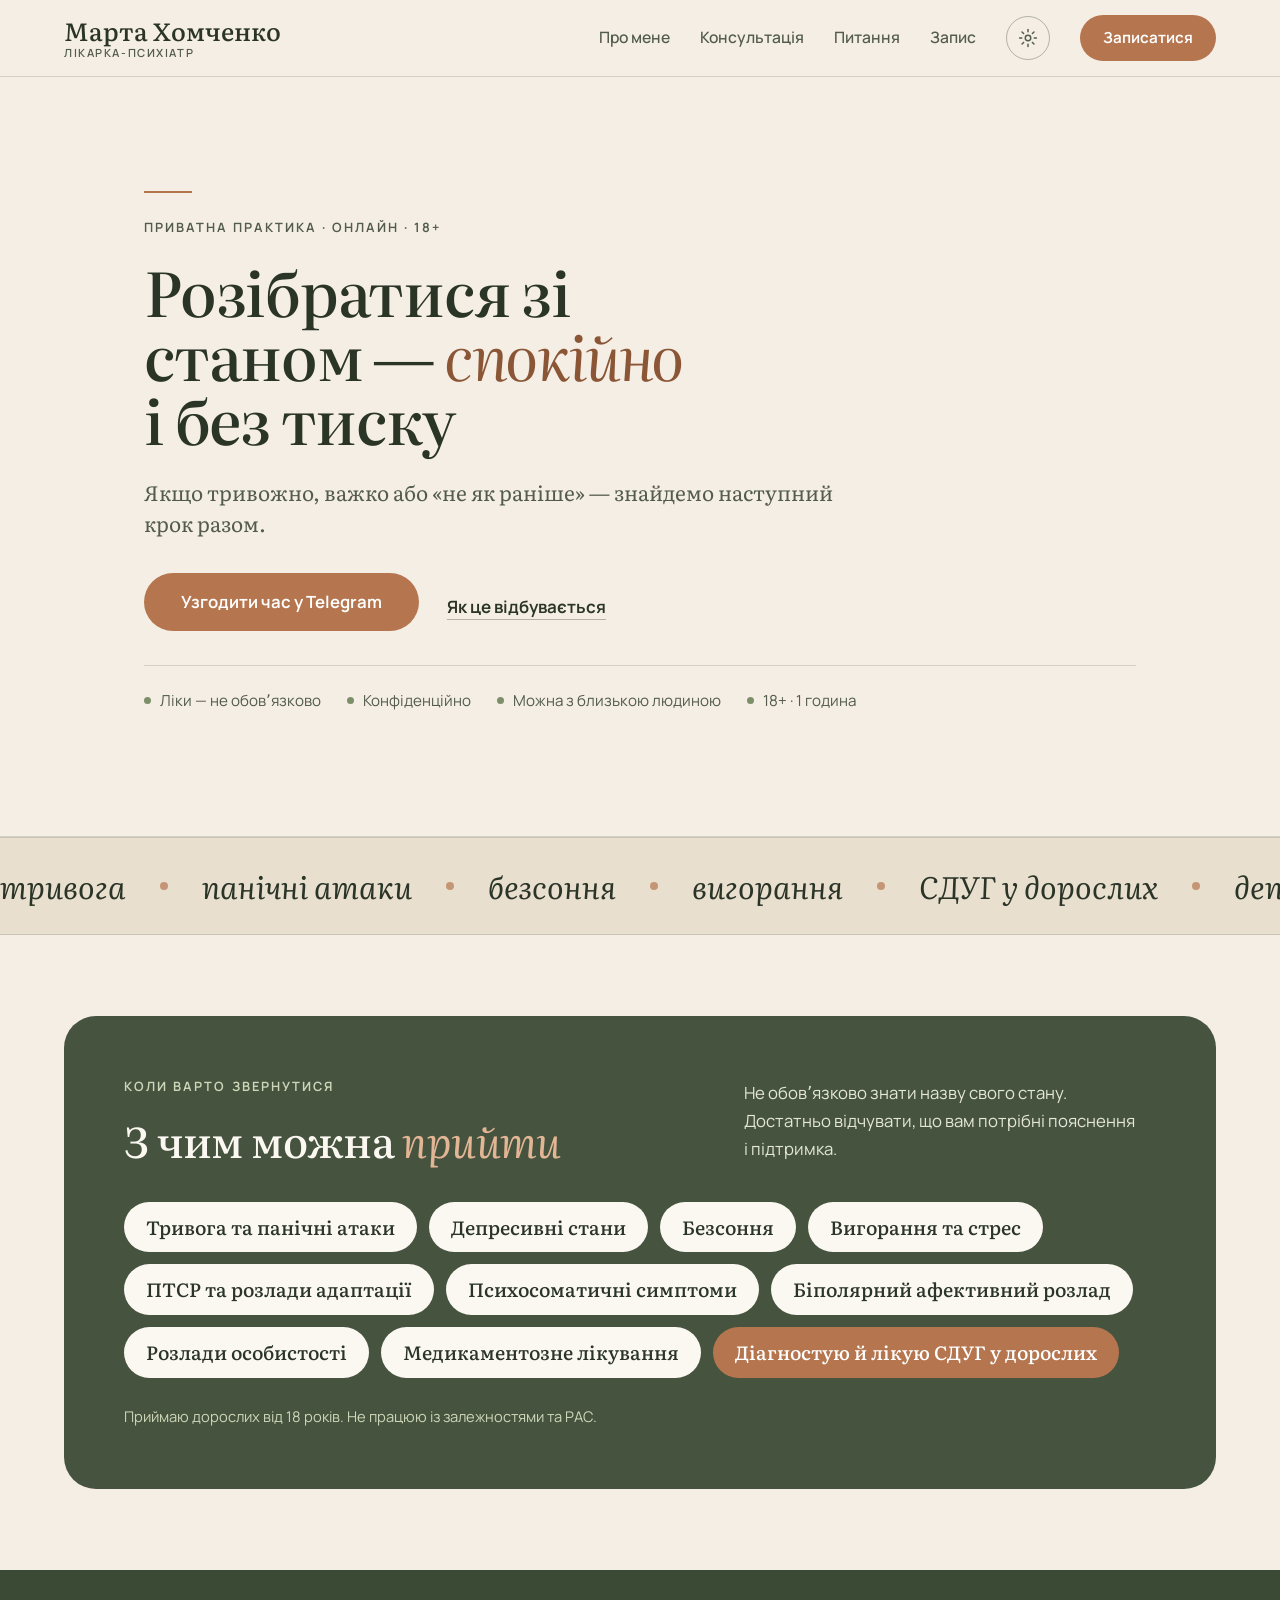
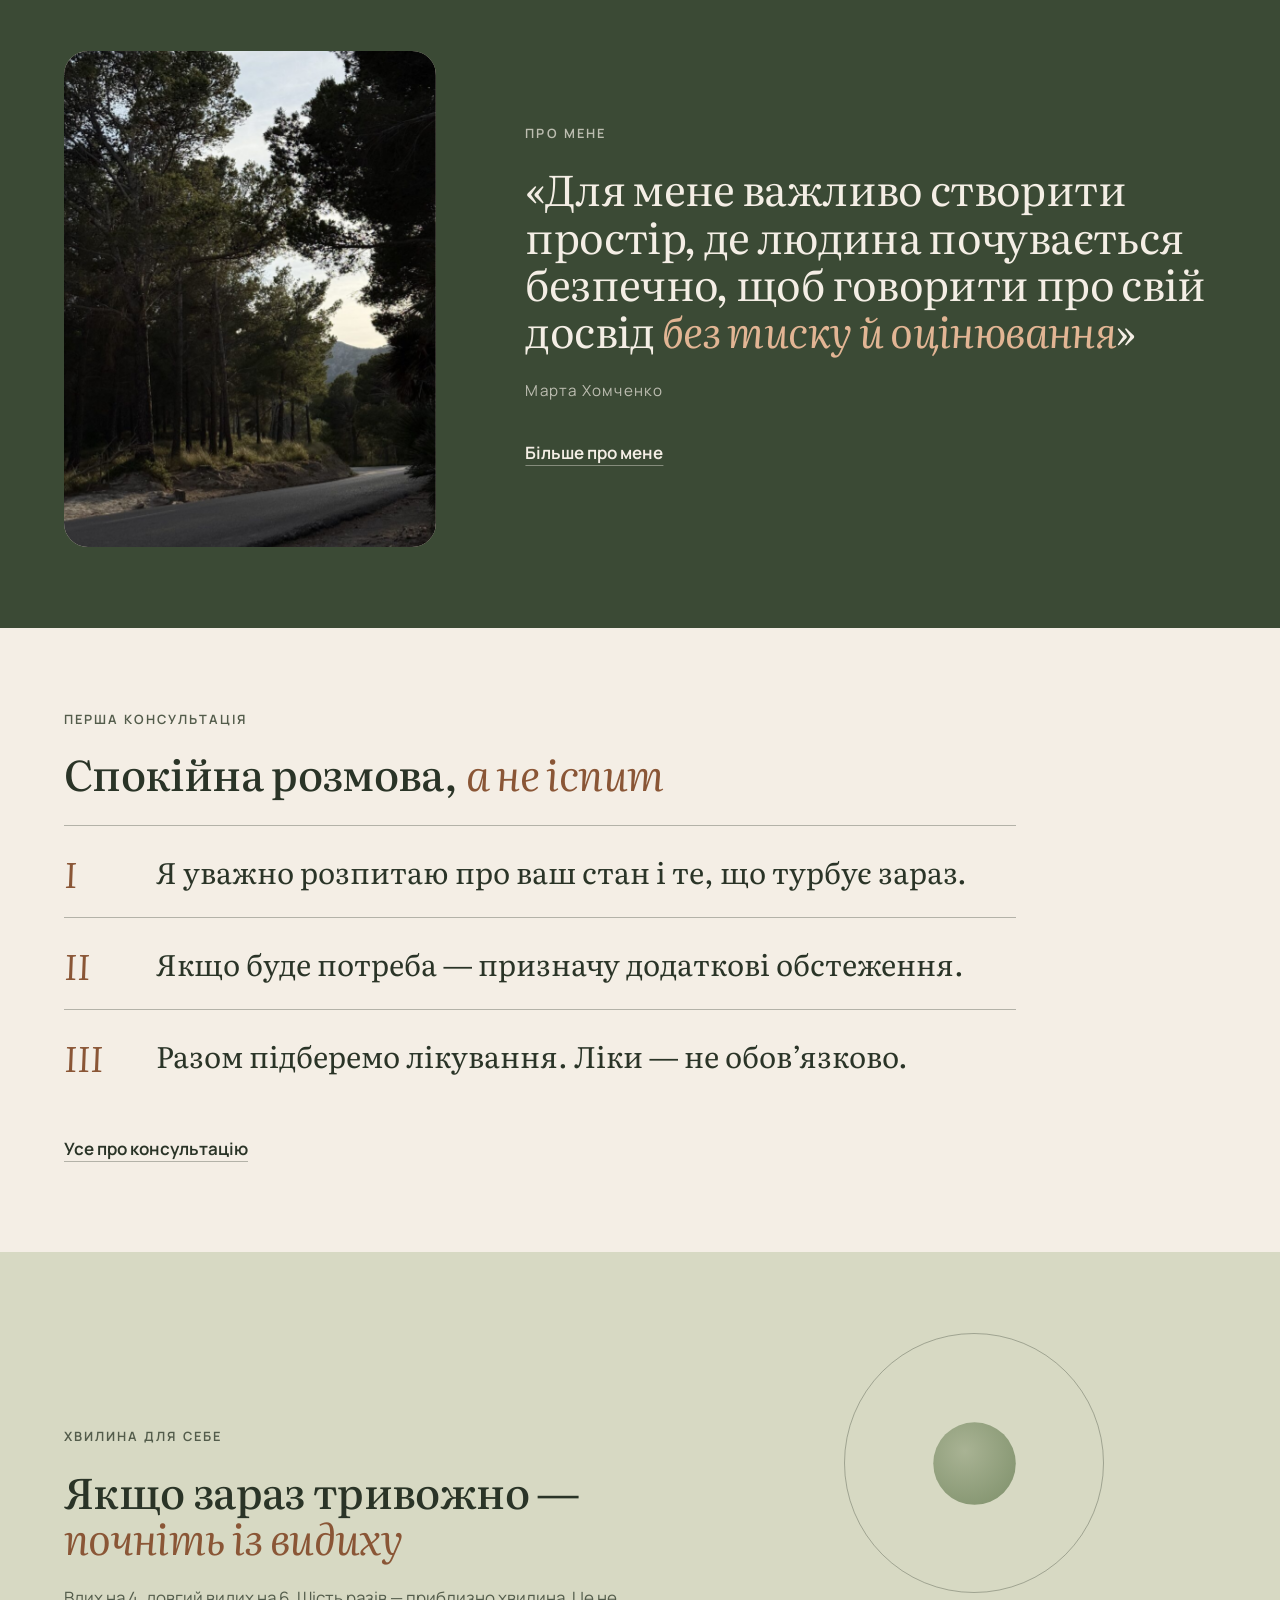
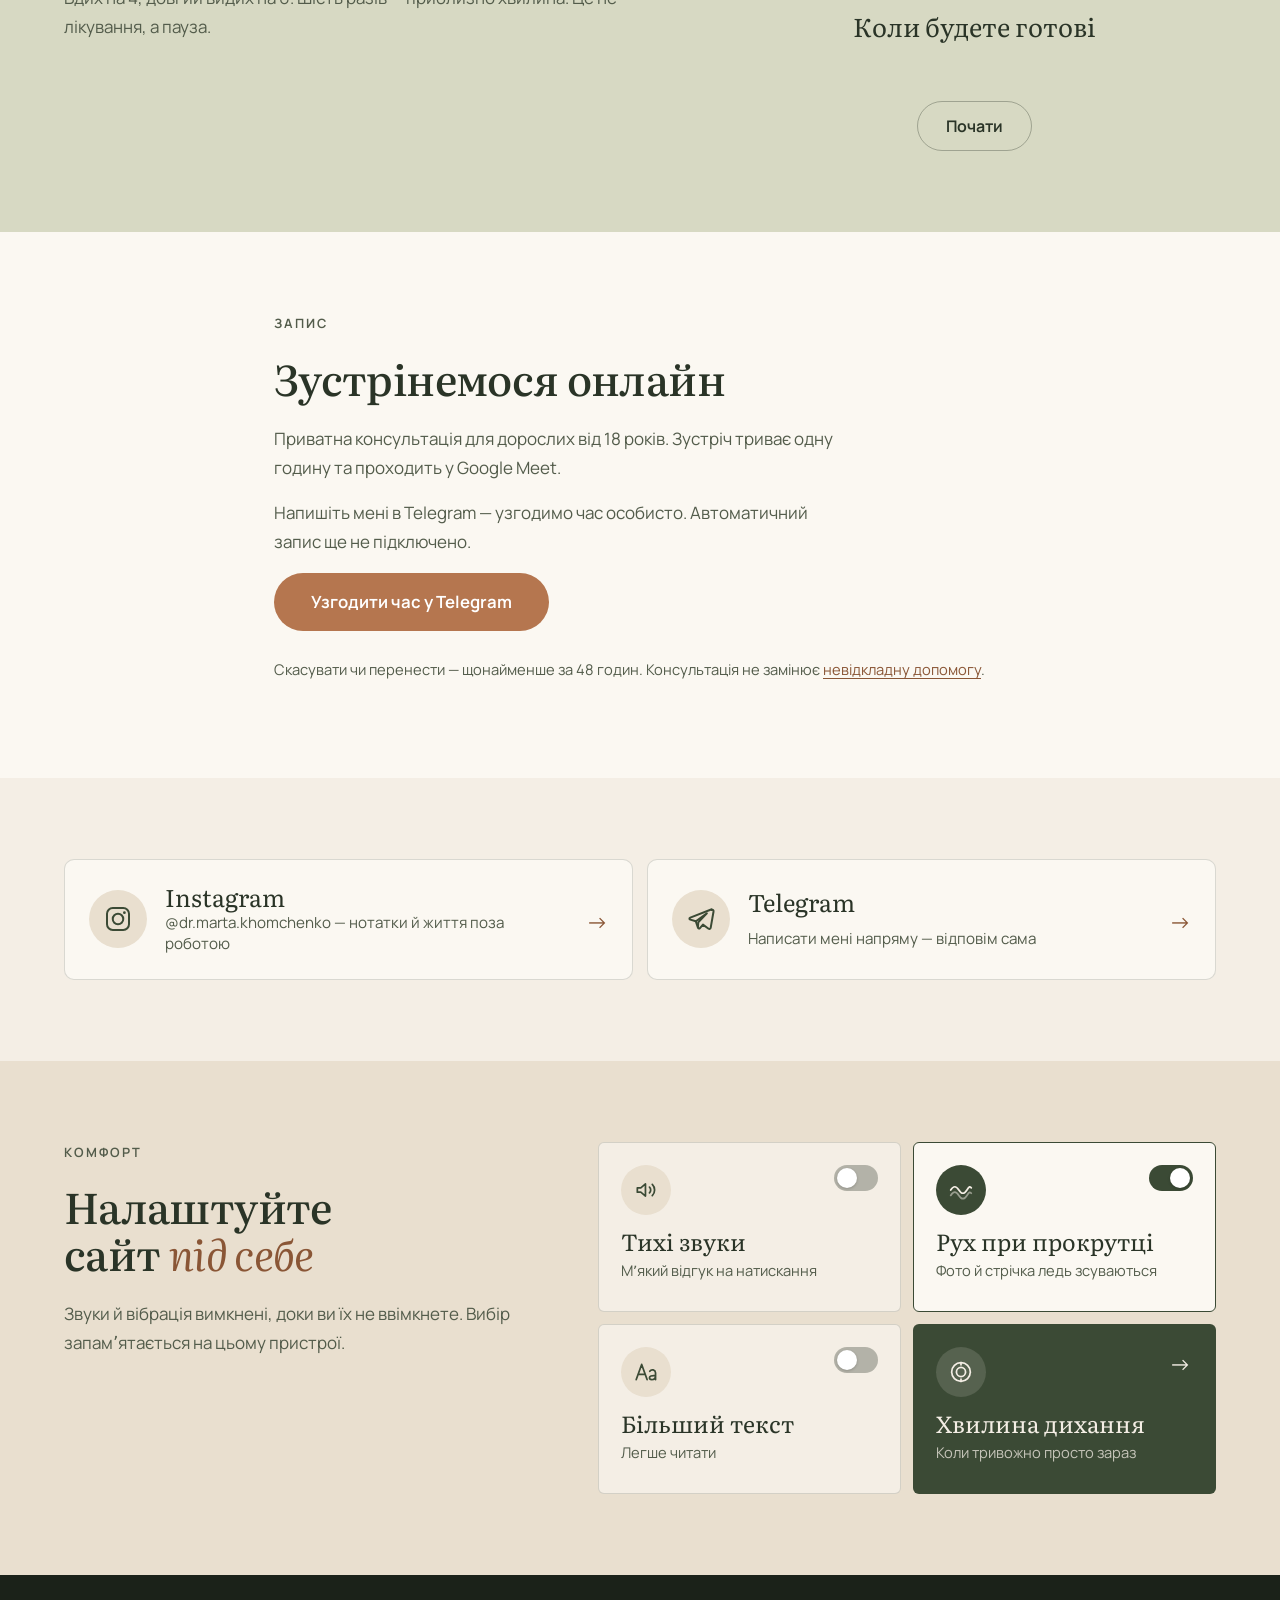
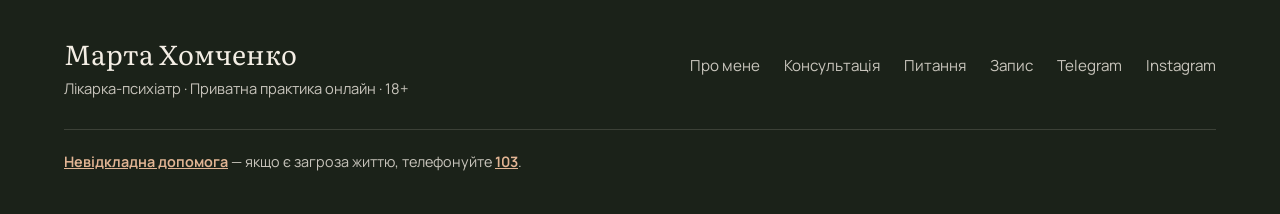
==== index.html @ ff1a6280 "Publish current Marta site for review" ====
<!DOCTYPE html>
<html lang="uk">
<head>
  <meta charset="UTF-8">
  <meta name="viewport" content="width=device-width, initial-scale=1.0">
  <title>Марта Хомченко — лікарка-психіатр онлайн</title>
  <meta name="description" content="Приватна онлайн-практика Марти Хомченко. Консультації для дорослих 18+ у Google Meet, одна година. Узгодження часу напряму в Telegram.">
  <meta name="theme-color" content="#f3ece2">
  <meta property="og:type" content="website">
  <meta property="og:title" content="Марта Хомченко — лікарка-психіатр онлайн">
  <meta property="og:description" content="Приватна онлайн-практика Марти Хомченко. Консультації для дорослих 18+ у Google Meet, одна година. Узгодження часу напряму в Telegram.">
  <link rel="preconnect" href="https://fonts.googleapis.com">
  <link rel="preconnect" href="https://fonts.gstatic.com" crossorigin>
  <link href="https://fonts.googleapis.com/css2?family=Literata:ital,opsz,wght@0,7..72,400;0,7..72,500;0,7..72,600;1,7..72,400;1,7..72,500&family=Manrope:wght@400;500;600;700&display=swap" rel="stylesheet">
  <link rel="stylesheet" href="styles.css">
  <link rel="icon" href="favicon.svg" type="image/svg+xml">
  <script>/* налаштування комфорту — до першого малювання, без «стрибка» */
    try{var c=JSON.parse(localStorage.getItem('marta-comfort')||'{}'),r=document.documentElement;
      if(c.big)r.classList.add('big');
      if(c.motion===false||(c.motion===undefined&&matchMedia('(prefers-reduced-motion: reduce)').matches))r.classList.add('no-motion');}catch(e){}</script>
  <script type="application/ld+json">
  {
    "@context": "https://schema.org",
    "@type": "Physician",
    "name": "Марта Хомченко",
    "medicalSpecialty": "Psychiatric",
    "description": "Лікарка-психіатр. Приватна практика онлайн для дорослих від 18 років. Консультація у Google Meet — одна година.",
    "knowsLanguage": ["uk", "en"],
    "availableService": {"@type": "MedicalTherapy", "name": "Консультація лікаря-психіатра"},
    "sameAs": ["https://t.me/smrt0221", "https://www.instagram.com/dr.marta.khomchenko/"]
  }
  </script>
</head>
<body class="page-index">
  <a class="skip-link" href="#main">Перейти до вмісту</a>

  <header class="site-header">
    <div class="nav-inner">
      <a href="index.html" class="brand" aria-current="page">Марта Хомченко<span class="brand-role">лікарка-психіатр</span></a>
      <nav class="nav-links" aria-label="Основна навігація">
        <a href="pro-mene.html">Про мене</a>
        <a href="konsultatsiya.html">Консультація</a>
        <a href="pytannya.html">Питання</a>
        <a href="zapys.html">Запис</a>
      </nav>
      <a class="comfort-link" href="#komfort" aria-label="Комфорт: звуки, рух, розмір тексту"><svg viewBox="0 0 24 24" width="22" height="22" fill="none" stroke="currentColor" stroke-width="1.6" stroke-linecap="round" stroke-linejoin="round" aria-hidden="true"><circle cx="12" cy="12" r="3"/><path d="M12 2.8v2.4M12 18.8v2.4M2.8 12h2.4M18.8 12h2.4M5.5 5.5l1.7 1.7M16.8 16.8l1.7 1.7M5.5 18.5l1.7-1.7M16.8 7.2l1.7-1.7"/></svg></a>
      <a href="zapys.html" class="btn btn-primary nav-cta">Записатися</a>
      <button class="nav-toggle" id="navToggle" aria-label="Відкрити меню" aria-expanded="false" aria-controls="mobileMenu"><span></span><span></span></button>
    </div>
    <nav class="mobile-menu" id="mobileMenu" aria-label="Мобільна навігація" hidden>
      <a href="index.html">Головна</a>
      <a href="pro-mene.html">Про мене</a>
        <a href="konsultatsiya.html">Консультація</a>
        <a href="pytannya.html">Питання</a>
        <a href="zapys.html">Запис</a>
      <a href="#komfort">Комфорт</a>
      <a href="dopomoha.html">Невідкладна допомога</a>
      <a href="zapys.html" class="btn btn-primary">Записатися на консультацію</a>
    </nav>
  </header>

  <main id="main">
    <section class="hero " aria-labelledby="hero-title">
      <div class="hero-txt">
        <p class="eyebrow">Приватна практика · Онлайн · 18+</p>
        <h1 id="hero-title">Розібратися зі станом — <em>спокійно</em> і без тиску</h1>
        <p class="lead">Якщо тривожно, важко або «не як раніше» — знайдемо наступний крок разом.</p>
        <div class="hero-cta">
          <a href="https://t.me/smrt0221" target="_blank" rel="noopener noreferrer" class="btn btn-primary btn-lg">Узгодити час у Telegram</a>
          <a href="konsultatsiya.html" class="more">Як це відбувається</a>
        </div><ul class="facts" role="list">
          <li>Ліки — не обовʼязково</li><li>Конфіденційно</li><li>Можна з близькою людиною</li><li>18+ · 1 година</li>
        </ul>
      </div>
    </section>
    <div class="ticker" aria-label="З чим можна прийти">
      <ul class="ticker-row" role="list" data-ticker><li>тривога</li><li>панічні атаки</li><li>безсоння</li><li>вигорання</li><li>СДУГ у дорослих</li><li>депресивні стани</li><li>ПТСР</li><li>психосоматика</li><li>розлади адаптації</li><li>біполярний розлад</li><li aria-hidden="true">тривога</li><li aria-hidden="true">панічні атаки</li><li aria-hidden="true">безсоння</li><li aria-hidden="true">вигорання</li><li aria-hidden="true">СДУГ у дорослих</li><li aria-hidden="true">депресивні стани</li><li aria-hidden="true">ПТСР</li><li aria-hidden="true">психосоматика</li><li aria-hidden="true">розлади адаптації</li><li aria-hidden="true">біполярний розлад</li></ul>
    </div>

    <section class="sec" aria-labelledby="req-title">
      <div class="wrap">
        <div class="topics-shell">
          <div class="topics-head">
            <div>
              <p class="eyebrow">Коли варто звернутися</p>
              <h2 id="req-title">З чим можна <em>прийти</em></h2>
            </div>
            <p>Не обовʼязково знати назву свого стану. Достатньо відчувати, що вам потрібні пояснення і підтримка.</p>
          </div>
          <ul class="topics" role="list">
            <li>Тривога та панічні атаки</li><li>Депресивні стани</li><li>Безсоння</li><li>Вигорання та стрес</li>
            <li>ПТСР та розлади адаптації</li><li>Психосоматичні симптоми</li><li>Біполярний афективний розлад</li>
            <li>Розлади особистості</li><li>Медикаментозне лікування</li><li>Діагностую й лікую СДУГ у дорослих</li>
          </ul>
          <p class="topics-fine">Приймаю дорослих від 18 років. Не працюю із залежностями та РАС.</p>
        </div>
      </div>
    </section>

    <section class="sec dark" aria-labelledby="me-title">
      <div class="wrap quote-in">
        <figure class="ph forest" data-par><img src="assets/photos/mood-forest.jpg" alt="Сосновий ліс у присмерку" style="object-position:50% 55%" loading="lazy" decoding="async"></figure>
        <div>
          <p class="eyebrow">Про мене</p>
          <h2 id="me-title" class="quote">«Для мене важливо створити простір, де людина почувається безпечно, щоб говорити про свій досвід <em>без тиску й оцінювання</em>»</h2>
          <p class="sign">Марта Хомченко</p>
          <a class="more" href="pro-mene.html">Більше про мене</a>
        </div>
      </div>
    </section>

    <section class="sec" aria-labelledby="steps-title">
      <div class="wrap">
        <p class="eyebrow">Перша консультація</p>
        <h2 id="steps-title">Спокійна розмова, <em>а не іспит</em></h2>
        <ol class="steps steps-big" role="list">
          <li><span class="num">I</span><p>Я уважно розпитаю про ваш стан і те, що турбує зараз.</p></li>
          <li><span class="num">II</span><p>Якщо буде потреба — призначу додаткові обстеження.</p></li>
          <li><span class="num">III</span><p>Разом підберемо лікування. Ліки — не обовʼязково.</p></li>
        </ol>
        <a class="more" href="konsultatsiya.html">Усе про консультацію</a>
      </div>
    </section>

    <section class="sec breathe" id="dyhannya" aria-labelledby="breathe-title">
      <div class="wrap breathe-in">
        <div>
          <p class="eyebrow">Хвилина для себе</p>
          <h2 id="breathe-title">Якщо зараз тривожно — <em>почніть із видиху</em></h2>
          <p class="lead-s">Вдих на 4, довгий видих на 6. Шість разів — приблизно хвилина. Це не лікування, а пауза.</p>
        </div>
        <div class="breathe-box">
          <div class="breathe-ring" id="breatheRing" aria-hidden="true"><div class="breathe-dot"></div></div>
          <p class="breathe-label" id="breatheLabel">Коли будете готові</p>
          <button type="button" class="btn btn-ghost" id="breatheBtn" aria-pressed="false">Почати</button>
        </div>
      </div>
      <p class="sr-only" aria-live="polite" id="breatheSr"></p>
    </section>

    <section class="sec places" aria-labelledby="pl-title">
      <div class="wrap narrow">
        <p class="eyebrow">Запис</p>
        <h2 id="pl-title">Зустрінемося онлайн</h2>
        <p class="lead-s">Приватна консультація для дорослих від 18 років. Зустріч триває одну годину та проходить у Google Meet.</p>
        <p class="lead-s">Напишіть мені в Telegram — узгодимо час особисто. Автоматичний запис ще не підключено.</p>
        <a href="https://t.me/smrt0221" target="_blank" rel="noopener noreferrer" class="btn btn-primary btn-lg">Узгодити час у Telegram</a>
        <p class="fine">Скасувати чи перенести — щонайменше за 48 годин. Консультація не замінює <a href="dopomoha.html">невідкладну допомогу</a>.</p>
      </div>
    </section>

    <section class="sec social" aria-labelledby="soc-title">
      <div class="wrap">
        <h2 id="soc-title" class="sr-only">Соцмережі</h2>
        <div class="soc-grid">
          <a class="soc-tile" href="https://www.instagram.com/dr.marta.khomchenko/" target="_blank" rel="noopener noreferrer">
            <span class="soc-ico"><svg viewBox="0 0 24 24" width="30" height="30" fill="none" stroke="currentColor" stroke-width="1.6" stroke-linecap="round" stroke-linejoin="round" aria-hidden="true"><rect x="3.2" y="3.2" width="17.6" height="17.6" rx="4.6"/><circle cx="12" cy="12" r="4.2"/><circle cx="17.1" cy="6.9" r="1.1" fill="currentColor" stroke="none"/></svg></span>
            <span class="soc-name">Instagram</span>
            <span class="soc-desc">@dr.marta.khomchenko — нотатки й життя поза роботою</span>
            <span class="soc-arrow" aria-hidden="true">→</span>
          </a>
          <a class="soc-tile" href="https://t.me/smrt0221" target="_blank" rel="noopener noreferrer">
            <span class="soc-ico"><svg viewBox="0 0 24 24" width="30" height="30" fill="none" stroke="currentColor" stroke-width="1.6" stroke-linecap="round" stroke-linejoin="round" aria-hidden="true"><path d="M20.6 4.2 3.4 10.9c-.9.35-.86 1.3.06 1.58l4.4 1.37 1.7 5.1c.27.8 1.06.93 1.6.3l2.4-2.75 4.5 3.3c.66.48 1.5.1 1.67-.72l2.3-13.1c.2-1.06-.6-1.56-1.43-1.18z"/><path d="M7.9 13.8l8.8-6.3-6.9 7.2-.2 3.4"/></svg></span>
            <span class="soc-name">Telegram</span>
            <span class="soc-desc">Написати мені напряму — відповім сама</span>
            <span class="soc-arrow" aria-hidden="true">→</span>
          </a>
        </div>
      </div>
    </section>

    <section class="sec comfort" id="komfort" aria-labelledby="komfort-title">
      <div class="wrap comfort-in">
        <div class="comfort-head">
          <p class="eyebrow">Комфорт</p>
          <h2 id="komfort-title">Налаштуйте сайт <em>під себе</em></h2>
          <p class="lead-s">Звуки й вібрація вимкнені, доки ви їх не ввімкнете. Вибір запамʼятається на цьому пристрої.</p>
        </div>
        <div class="cb-grid"><button type="button" class="cb-tile" data-pref="sound" aria-pressed="false">
            <span class="cb-ico"><svg viewBox="0 0 24 24" width="26" height="26" fill="none" stroke="currentColor" stroke-width="1.6" stroke-linecap="round" stroke-linejoin="round" aria-hidden="true"><path d="M4 10v4h3.2l4.3 3.6V6.4L7.2 10H4z"/><path d="M15.2 9.3a3.8 3.8 0 0 1 0 5.4"/><path d="M17.8 6.8a7.4 7.4 0 0 1 0 10.4"/></svg></span>
            <span class="cb-name">Тихі звуки</span><span class="cb-desc">Мʼякий відгук на натискання</span>
            <span class="cb-state" aria-hidden="true"></span>
          </button><button type="button" class="cb-tile" data-pref="haptic" aria-pressed="false">
            <span class="cb-ico"><svg viewBox="0 0 24 24" width="26" height="26" fill="none" stroke="currentColor" stroke-width="1.6" stroke-linecap="round" stroke-linejoin="round" aria-hidden="true"><rect x="8.2" y="3.5" width="7.6" height="17" rx="2.2"/><path d="M11 17.2h2"/><path d="M5 8.5v7M19 8.5v7M2.4 10.6v2.8M21.6 10.6v2.8"/></svg></span>
            <span class="cb-name">Легка вібрація</span><span class="cb-desc">Відчутний «дотик» на телефоні</span>
            <span class="cb-state" aria-hidden="true"></span>
          </button><button type="button" class="cb-tile" data-pref="motion" aria-pressed="false">
            <span class="cb-ico"><svg viewBox="0 0 24 24" width="26" height="26" fill="none" stroke="currentColor" stroke-width="1.6" stroke-linecap="round" stroke-linejoin="round" aria-hidden="true"><path d="M2.5 12c2.5-4 5-4 7.5 0s5 4 7.5 0 3-3 4-2"/><path d="M2.5 17c2.5-4 5-4 7.5 0s5 4 7.5 0 3-3 4-2" opacity=".5"/></svg></span>
            <span class="cb-name">Рух при прокрутці</span><span class="cb-desc">Фото й стрічка ледь зсуваються</span>
            <span class="cb-state" aria-hidden="true"></span>
          </button><button type="button" class="cb-tile" data-pref="big" aria-pressed="false">
            <span class="cb-ico"><svg viewBox="0 0 24 24" width="26" height="26" fill="none" stroke="currentColor" stroke-width="1.6" stroke-linecap="round" stroke-linejoin="round" aria-hidden="true"><path d="M3 19 8 5l5 14M4.8 14.2h6.4"/><path d="M15.5 11.3a2.9 2.9 0 0 1 5.3 1.4V19M20.8 15.4c-3.8-.4-5.6.5-5.6 2 0 1.1.9 1.7 2 1.7 2 0 3.6-1.5 3.6-3.7"/></svg></span>
            <span class="cb-name">Більший текст</span><span class="cb-desc">Легше читати</span>
            <span class="cb-state" aria-hidden="true"></span>
          </button>
          <a class="cb-tile cb-breathe" href="#dyhannya">
            <span class="cb-ico"><svg viewBox="0 0 24 24" width="26" height="26" fill="none" stroke="currentColor" stroke-width="1.6" stroke-linecap="round" stroke-linejoin="round" aria-hidden="true"><circle cx="12" cy="12" r="8.6"/><circle cx="12" cy="12" r="4.2"/><path d="M12 3.4v2M12 18.6v2"/></svg></span>
            <span class="cb-name">Хвилина дихання</span><span class="cb-desc">Коли тривожно просто зараз</span>
            <span class="cb-arrow" aria-hidden="true">→</span>
          </a>
        </div>
      </div>
    </section>

  </main>

  <footer class="site-footer">
    <div class="wrap footer-inner">
      <div>
        <p class="footer-name">Марта Хомченко</p>
        <p class="footer-role">Лікарка-психіатр · Приватна практика онлайн · 18+</p>
      </div>
      <nav class="footer-links" aria-label="Посилання в підвалі">
        <a href="pro-mene.html">Про мене</a>
        <a href="konsultatsiya.html">Консультація</a>
        <a href="pytannya.html">Питання</a>
        <a href="zapys.html">Запис</a>
        <a href="https://t.me/smrt0221" target="_blank" rel="noopener noreferrer">Telegram</a>
        <a href="https://www.instagram.com/dr.marta.khomchenko/" target="_blank" rel="noopener noreferrer">Instagram</a>
      </nav>
      <p class="footer-help"><a href="dopomoha.html">Невідкладна допомога</a> — якщо є загроза життю, телефонуйте <a href="tel:103">103</a>.</p>
    </div>
  </footer>

  <a href="zapys.html" class="floating-cta">Записатися</a>
  <script src="script.js"></script>
</body>
</html>
---- styles.css ----
/* =========================================================
   Марта Хомченко — v7, «редакційна» композиція
   За референсами сильних сайтів психіатрів і терапевтів:
   великий тонкий серифний заголовок
   з курсивом + одна кнопка. Розділи чергують папір, теплий пісок
   і темний мох — ритм замість однотонного фону.
   Рух — лише від прокрутки (ледь помітний паралакс фото й стрічки),
   нічого не рухається саме.
   ========================================================= */

:root {
  /* Палітра «Мох і глина» */
  --ink: #2a3427;
  --ink-deep: #1b2219;
  --muted: #535c4b;
  --paper: #f4eee5;
  --sand: #e9dfcf;
  --clay: #b5764f;
  --clay-text: #8a5636;      /* текст на папері — AA */
  --moss: #3b4a35;           /* темна смуга */
  --moss-soft: #7d8f69;
  --sage: #d7d9c3;
  --line: rgba(42, 52, 39, .16);
  --line-strong: rgba(42, 52, 39, .32);
  --white: #fbf8f2;

  /* Literata — мʼякий книжковий сериф (вона: «шрифт — супер» про c8);
     Manrope — спокійний гротеск. Обидва з повною кирилицею. */
  --serif: 'Literata', Georgia, serif;
  --sans: 'Manrope', 'Segoe UI', system-ui, sans-serif;

  --hh: 76px;
  --gut: clamp(20px, 5vw, 80px);
  --ease: cubic-bezier(.4, 0, .2, 1);
  --soft: cubic-bezier(.34, 1.3, .64, 1);
  interpolate-size: allow-keywords;
}
html.big { font-size: 112.5%; }

* { box-sizing: border-box; }
html { scroll-behavior: smooth; scroll-padding-top: calc(var(--hh) + 12px); }
body { margin: 0; color: var(--ink); background: var(--paper); font-family: var(--sans); font-size: 1.0625rem; line-height: 1.68; font-weight: 400; -webkit-font-smoothing: antialiased; }
body.menu-open { overflow: hidden; }
a { color: inherit; }
button, a { -webkit-tap-highlight-color: transparent; }
:focus-visible { outline: 3px solid var(--clay-text); outline-offset: 4px; border-radius: 6px; }
img { max-width: 100%; display: block; }
.sr-only { position: absolute; width: 1px; height: 1px; overflow: hidden; clip: rect(0 0 0 0); white-space: nowrap; }
.skip-link { position: fixed; left: 16px; top: -80px; z-index: 100; padding: 10px 16px; border-radius: 10px; background: var(--ink); color: var(--paper); font-weight: 600; text-decoration: none; }
.skip-link:focus { top: 16px; }

/* ---------- Типографіка ---------- */
h1, h2, h3 { font-family: var(--serif); font-weight: 500; margin: 0; text-wrap: balance; letter-spacing: -.005em; }
h1 { font-size: clamp(2.7rem, 4.8vw, 4.6rem); line-height: 1.04; margin-bottom: 26px; letter-spacing: -.02em; }
h2 { font-size: clamp(2rem, 3.3vw, 3rem); line-height: 1.1; margin-bottom: 24px; letter-spacing: -.015em; }
h3 { font-size: 1.4rem; line-height: 1.2; }
h1 em, h2 em { font-style: italic; font-weight: 400; color: var(--clay-text); }
p { margin: 0 0 1em; text-wrap: pretty; }
.eyebrow { margin: 0 0 20px; color: var(--muted); font-size: .8rem; font-weight: 650; letter-spacing: .16em; text-transform: uppercase; }
.lead { font-family: var(--serif); font-size: 1.3rem; line-height: 1.5; color: var(--muted); max-width: 30em; margin-bottom: 34px; }
.lead-s { color: var(--muted); max-width: 34em; }
.fine { color: var(--muted); font-size: .92rem; margin-top: 26px; }
.fine a, .lead-s a, .spec a { color: var(--clay-text); text-underline-offset: 3px; }
.more { display: inline-flex; align-items: center; gap: 10px; min-height: 44px; margin-top: 10px; color: var(--ink); font-weight: 650; text-decoration: underline; text-decoration-color: var(--line-strong); text-underline-offset: 6px; transition: text-decoration-color .2s; }
.more:hover { text-decoration-color: currentColor; }
.more svg { color: var(--clay-text); }

/* ---------- Кнопки ---------- */
.btn { display: inline-flex; align-items: center; justify-content: center; min-height: 50px; padding: 0 28px; border-radius: 999px; border: 1px solid transparent;
  font: inherit; font-weight: 650; font-size: 1rem; text-decoration: none; cursor: pointer; white-space: nowrap;
  transition: background .2s var(--ease), color .2s var(--ease), border-color .2s var(--ease), transform .25s var(--soft); }
.btn-primary { background: var(--clay); color: #fff; }
.btn-primary:hover { background: #a1653f; }
.btn-ghost { border-color: var(--line-strong); color: var(--ink); background: transparent; }
.btn-ghost:hover { border-color: var(--ink); }
.btn-light { background: var(--paper); color: var(--ink); }
.btn-light:hover { background: #fff; }
.btn:active { transform: scale(.97); }
.btn-lg { min-height: 58px; padding: 0 36px; font-size: 1.05rem; }

/* ---------- Шапка ---------- */
.site-header { position: sticky; top: 0; z-index: 40; background: color-mix(in srgb, var(--paper) 90%, transparent); backdrop-filter: blur(14px); -webkit-backdrop-filter: blur(14px); border-bottom: 1px solid var(--line); }
.nav-inner { display: flex; align-items: center; gap: 30px; height: var(--hh); padding: 0 var(--gut); }
.brand { display: grid; line-height: 1.05; text-decoration: none; font-family: var(--serif); font-size: 1.55rem; font-weight: 500; white-space: nowrap; }
.brand-role { font-family: var(--sans); font-size: .7rem; font-weight: 600; letter-spacing: .14em; text-transform: uppercase; color: var(--muted); margin-top: 3px; }
.nav-links { display: flex; gap: 30px; margin-left: auto; }
.nav-links a { color: var(--muted); text-decoration: none; font-size: .98rem; font-weight: 550; padding: 10px 0; border-bottom: 1px solid transparent; transition: color .2s, border-color .2s; }
.nav-links a:hover, .nav-links a[aria-current] { color: var(--ink); border-bottom-color: currentColor; }
.comfort-link { display: grid; place-items: center; width: 44px; height: 44px; border: 1px solid var(--line-strong); border-radius: 50%; color: var(--muted); transition: color .2s, border-color .2s; }
.comfort-link:hover { color: var(--ink); border-color: var(--ink); }
.nav-cta { min-height: 46px; padding: 0 22px; font-size: .95rem; }
.page-zapys .nav-cta { display: none; }
.nav-toggle { display: none; width: 44px; height: 44px; border: 1px solid var(--line-strong); border-radius: 50%; background: transparent; cursor: pointer; position: relative; }
.nav-toggle span { position: absolute; left: 13px; right: 13px; height: 1.5px; background: var(--ink); transition: transform .3s var(--ease); }
.nav-toggle span:nth-child(1) { top: 18px; } .nav-toggle span:nth-child(2) { top: 24px; }
.nav-toggle[aria-expanded="true"] span:nth-child(1) { transform: translateY(3px) rotate(45deg); }
.nav-toggle[aria-expanded="true"] span:nth-child(2) { transform: translateY(-3px) rotate(-45deg); }
.mobile-menu[hidden] { display: none; }
.mobile-menu { display: flex; flex-direction: column; padding: 8px var(--gut) 24px; border-top: 1px solid var(--line); }
.mobile-menu a:not(.btn) { display: flex; align-items: center; min-height: 54px; color: var(--ink); text-decoration: none; border-bottom: 1px solid var(--line); font-family: var(--serif); font-size: 1.5rem; }
.mobile-menu a[aria-current] { color: var(--clay-text); font-style: italic; }
.mobile-menu .btn { margin-top: 20px; }

/* ---------- Перший екран: типографічна композиція ---------- */
.hero { display: grid; grid-template-columns: 1fr; min-height: min(760px, calc(100svh - var(--hh))); border-bottom: 1px solid var(--line); }
.hero-txt { align-self: center; width: 100%; max-width: 1120px; margin: 0 auto; padding: 64px var(--gut) 72px; }
.hero h1 { max-width: 18ch; }
.hero .eyebrow::before { content: ''; display: block; width: 48px; height: 2px; margin-bottom: 24px; background: var(--clay); }
.hero .lead { max-width: 34em; }
.hero-cta { display: flex; flex-wrap: wrap; align-items: center; gap: 12px 28px; margin-bottom: 34px; }
.facts { display: flex; flex-wrap: wrap; gap: 10px 26px; margin: 0; padding: 22px 0 0; border-top: 1px solid var(--line); list-style: none; font-size: .95rem; color: var(--muted); }
.facts li { display: inline-flex; align-items: center; gap: 9px; }
.facts li::before { content: ''; width: 7px; height: 7px; border-radius: 50%; background: var(--moss-soft); }
.hero-page h1 { font-size: clamp(2.8rem, 4.6vw, 4.4rem); }
.hero-faq { min-height: 0; }
.hero-faq .hero-txt { align-self: start; padding-top: clamp(56px, 10vh, 110px); }

/* ---------- Стрічка станів (зсувається лише з прокруткою) ---------- */
.ticker { overflow: hidden; border-block: 1px solid var(--line); background: var(--sand); }
.ticker-row { display: flex; width: max-content; margin: 0; padding: 22px 0; list-style: none; transform: translateX(var(--tx, 0px)); will-change: transform; }
.ticker-row li { display: inline-flex; align-items: center; font-family: var(--serif); font-style: italic; font-size: clamp(1.5rem, 2.4vw, 2.1rem); white-space: nowrap; color: var(--ink); }
.ticker-row li::after { content: ''; width: 8px; height: 8px; margin: 0 34px; border-radius: 50%; background: var(--clay); opacity: .7; }

/* ---------- Розділи (03.10: «забагато повітря у версії для компа») ---------- */
.sec { padding: clamp(56px, 9vh, 104px) 0; }
.wrap { width: 100%; max-width: 1280px; margin: 0 auto; padding: 0 var(--gut); }
.narrow { max-width: 860px; }
.warm { background: var(--sand); }
.alt { background: var(--white); }
.split-in { display: grid; grid-template-columns: minmax(0, 1.1fr) minmax(0, .9fr); gap: clamp(40px, 7vw, 120px); align-items: center; }
.alt .split-in { grid-template-columns: minmax(0, .9fr) minmax(0, 1.1fr); }
.ph { margin: 0; overflow: hidden; border-radius: 4px; background: var(--sand); }
.ph img { width: 100%; height: 100%; object-fit: cover; }
.ph.tall { aspect-ratio: 4 / 5; }
.ph.tall img, .ph.portrait img, .ph.forest img { height: 112%; margin-top: -6%; transform: translateY(var(--par, 0px)); will-change: transform; }

.req { display: grid; grid-template-columns: 1fr 1fr; gap: 0 32px; margin: 8px 0 0; padding: 0; list-style: none; }
.req li { padding: 13px 0; border-bottom: 1px solid var(--line); font-size: 1.05rem; }

/* Темна смуга з цитатою */
.dark { background: var(--moss); color: var(--paper); }
.dark .eyebrow, .dark .sign { color: rgba(244, 238, 229, .7); }
.dark .more { color: var(--paper); text-decoration-color: rgba(244, 238, 229, .4); }
.dark h2 em { color: #e2b594; }
.quote-in { display: grid; grid-template-columns: minmax(0, .7fr) minmax(0, 1.3fr); gap: clamp(40px, 7vw, 120px); align-items: center; }
.ph.portrait { aspect-ratio: 3 / 4; border-radius: 999px 999px 4px 4px; }
.quote { font-size: clamp(2rem, 3.3vw, 3rem); line-height: 1.12; font-weight: 400; }
.sign { margin: 10px 0 18px; font-size: .95rem; letter-spacing: .08em; }
.ph.forest { aspect-ratio: 3 / 4; border-radius: 24px; }

/* Зелена «полиця» зі станами — її вибір у «Поличці» (пігулки) + «більший шрифт» 03.10 */
.topics-shell { background: #46533f; color: var(--white); border-radius: 32px; padding: clamp(32px, 5vw, 60px); }
.topics-shell .eyebrow { color: #cdd6b8; }
.topics-shell h2 { color: var(--white); margin: 0; }
.topics-shell h2 em { color: #e2b594; }
.topics-head { display: grid; grid-template-columns: 1fr .72fr; gap: clamp(24px, 4vw, 48px); align-items: end; }
.topics-head > p { margin: 0; color: #e4e6d6; font-size: 1.05rem; }
.topics { list-style: none; margin: 38px 0 0; padding: 0; display: flex; flex-wrap: wrap; gap: 12px; }
.topics li { background: var(--white); color: var(--ink); border-radius: 999px; padding: 13px 22px; font-family: var(--serif); font-weight: 500; font-size: 1.2rem; line-height: 1.3; }
.topics li:last-child { background: var(--clay); color: #fff; }
.topics-fine { margin: 26px 0 0; color: #cdd6b8; font-size: .92rem; }

/* Плашки соцмереж (її прохання 03.10) */
.soc-grid { display: grid; grid-template-columns: 1fr 1fr; gap: 14px; }
.soc-tile { position: relative; display: grid; grid-template-columns: 58px 1fr; grid-template-rows: auto auto; column-gap: 18px; row-gap: 2px; align-items: center;
  padding: 24px 64px 24px 24px; border: 1px solid var(--line); border-radius: 10px; background: var(--white); text-decoration: none;
  transition: border-color .25s var(--ease), transform .3s var(--soft); }
.soc-tile:hover { border-color: var(--ink); }
.soc-tile:active { transform: scale(.985); }
.soc-ico { grid-row: span 2; display: grid; place-items: center; width: 58px; height: 58px; border-radius: 50%; background: var(--sand); color: var(--moss); }
.soc-name { font-family: var(--serif); font-size: 1.5rem; line-height: 1.1; }
.soc-desc { color: var(--muted); font-size: .95rem; line-height: 1.4; }
.soc-arrow { position: absolute; right: 24px; top: 50%; margin-top: -.7em; font-size: 1.4rem; color: var(--clay-text); transition: transform .3s var(--soft); }
.soc-tile:hover .soc-arrow { transform: translateX(5px); }

/* Теґи «що наповнює» */
.tags { display: flex; flex-wrap: wrap; gap: 10px; margin: 0 0 30px; padding: 0; list-style: none; }
.tags li { border: 1px solid var(--line-strong); border-radius: 999px; padding: 9px 18px; font-family: var(--serif); font-style: italic; font-size: 1.1rem; }

/* Згортка довгих списків (менше тексту на «Про мене») */
.fold { margin-top: 34px; border-block: 1px solid var(--line-strong); }
.fold summary { display: flex; align-items: center; justify-content: space-between; min-height: 64px; padding: 14px 0; cursor: pointer; list-style: none; font-family: var(--serif); font-size: 1.35rem; }
.fold summary::-webkit-details-marker { display: none; }
.fold summary::after { content: '+'; display: grid; place-items: center; width: 36px; height: 36px; border: 1px solid var(--line-strong); border-radius: 50%; font-family: var(--sans); font-size: 1.2rem; color: var(--muted); transition: transform .4s var(--soft); }
.fold[open] summary::after { transform: rotate(45deg); }
.fold::details-content { block-size: 0; overflow: hidden; transition: block-size .4s var(--ease), content-visibility .4s allow-discrete; }
.fold[open]::details-content { block-size: auto; }
.fold .dots { margin-bottom: 20px; }

/* Кроки — великим шрифтом саме те, що чекає на консультації (її правка 03.10) */
.steps { display: grid; grid-template-columns: repeat(3, 1fr); gap: clamp(24px, 4vw, 60px); margin: 40px 0 20px; padding: 0; list-style: none; }
.steps li { padding-top: 22px; border-top: 1px solid var(--line-strong); }
.steps .num { display: block; font-family: var(--serif); font-style: italic; font-size: 2.6rem; line-height: 1; color: var(--clay-text); margin-bottom: 18px; }
.steps h3 { margin-bottom: 8px; }
.steps p { margin: 0; color: var(--muted); }
.steps-big { grid-template-columns: 1fr; max-width: 56em; gap: 0; margin: 28px 0 16px; }
.steps-big li { display: grid; grid-template-columns: 72px 1fr; align-items: start; gap: 20px; padding: 26px 0; border-top: 1px solid var(--line-strong); }
.steps-big .num { margin: 4px 0 0; font-size: 2.2rem; }
.steps-big p { font-family: var(--serif); font-size: clamp(1.45rem, 2.3vw, 1.95rem); line-height: 1.3; color: var(--ink); }

/* Колонки форматів */
.cols { display: grid; grid-template-columns: repeat(3, 1fr); gap: clamp(20px, 3vw, 44px); margin: 36px 0 0; padding: 0; list-style: none; }
.cols li { padding-top: 20px; border-top: 1px solid var(--line-strong); }
.cols h3 { margin-bottom: 8px; }
.cols p { margin: 0; color: var(--muted); font-size: 1rem; }

/* Дихання */
.breathe { background: var(--sage); }
.breathe-in { display: grid; grid-template-columns: minmax(0, 1.1fr) minmax(0, .9fr); gap: clamp(40px, 6vw, 100px); align-items: center; }
.breathe-box { display: grid; justify-items: center; gap: 18px; text-align: center; }
.breathe-ring { position: relative; width: min(260px, 60vw); aspect-ratio: 1; border-radius: 50%; border: 1px solid var(--line-strong); display: grid; place-items: center; }
.breathe-dot { width: 64%; aspect-ratio: 1; border-radius: 50%; background: radial-gradient(circle at 38% 35%, #a9b394, var(--moss-soft)); transform: scale(.5); transition: transform 1.2s cubic-bezier(.45, 0, .55, 1); }
.breathe-ring.inhale .breathe-dot { transform: scale(1.3); transition-duration: 4s; }
.breathe-ring.exhale .breathe-dot { transform: scale(.5); transition-duration: 6s; }
.breathe-label { margin: 0; min-height: 2.8em; font-family: var(--serif); font-size: 1.6rem; line-height: 1.2; }
.breathe-label small { display: block; font-family: var(--sans); font-size: .85rem; color: var(--muted); margin-top: 4px; }

/* Запис на онлайн-консультацію */
.places { background: var(--white); }

/* Прозові блоки */
.prose p { max-width: 36em; font-size: 1.15rem; }
.spec { margin: 26px 0 0; }
.spec div { display: grid; grid-template-columns: 160px 1fr; gap: 16px; padding: 16px 0; border-top: 1px solid var(--line); }
.spec div:last-child { border-bottom: 1px solid var(--line); }
.spec dt { color: var(--muted); font-size: .88rem; font-weight: 650; padding-top: 3px; }
.spec dd { margin: 0; }
.sub { margin: 48px 0 10px; font-size: 1.7rem; }
.checks, .dots { margin: 12px 0 0; padding: 0; list-style: none; }
.checks li, .dots li { position: relative; padding: 12px 0 12px 32px; border-bottom: 1px solid var(--line); }
.checks li::before { content: ''; position: absolute; left: 0; top: 17px; width: 18px; height: 18px; border-radius: 50%; border: 1.5px solid var(--moss-soft); }
.dots li::before { content: ''; position: absolute; left: 6px; top: 25px; width: 6px; height: 6px; border-radius: 50%; background: var(--clay); }
.dots li { color: var(--muted); }

/* FAQ */
.faq-list { margin-top: 8px; border-top: 1px solid var(--line-strong); }
.faq-list details { border-bottom: 1px solid var(--line-strong); }
.faq-list summary { position: relative; display: flex; align-items: center; min-height: 72px; padding: 18px 56px 18px 0; cursor: pointer; list-style: none; font-family: var(--serif); font-size: 1.55rem; line-height: 1.2; }
.faq-list summary::-webkit-details-marker { display: none; }
.faq-list summary::after { content: '+'; position: absolute; right: 0; top: 50%; width: 40px; height: 40px; margin-top: -20px; display: grid; place-items: center; border: 1px solid var(--line-strong); border-radius: 50%; font-family: var(--sans); font-size: 1.3rem; color: var(--muted); transition: transform .4s var(--soft), background .2s; }
.faq-list summary:hover::after { background: var(--sand); }
.faq-list details[open] summary::after { transform: rotate(45deg); }
.faq-list details p { max-width: 34em; margin: -4px 0 24px; color: var(--muted); }
.faq-list details::details-content { block-size: 0; overflow: hidden; transition: block-size .4s var(--ease), content-visibility .4s allow-discrete; }
.faq-list details[open]::details-content { block-size: auto; }

/* Смуга-заклик */
.cta-band { background: var(--moss); color: var(--paper); padding: clamp(64px, 10vh, 110px) 0; }
.cta-in { display: flex; flex-wrap: wrap; align-items: center; justify-content: space-between; gap: 24px; }
.cta-band h2 { margin: 0; font-style: italic; font-weight: 400; }

/* Блок «Комфорт» */
.comfort { background: var(--sand); }
.comfort-in { display: grid; grid-template-columns: minmax(0, .85fr) minmax(0, 1.15fr); gap: clamp(40px, 6vw, 100px); align-items: start; }
.cb-grid { display: grid; grid-template-columns: 1fr 1fr; gap: 12px; }
.cb-tile { position: relative; display: grid; grid-template-rows: auto auto 1fr; justify-items: start; gap: 6px; min-height: 170px; padding: 22px; border: 1px solid var(--line); border-radius: 6px;
  background: var(--paper); font: inherit; color: var(--ink); text-align: left; cursor: pointer; transition: background .25s var(--ease), border-color .25s var(--ease), transform .3s var(--soft); }
.cb-tile:hover { border-color: var(--line-strong); }
.cb-tile:active { transform: scale(.98); }
.cb-tile[hidden] { display: none; }
.cb-ico { display: grid; place-items: center; width: 50px; height: 50px; margin-bottom: 8px; border-radius: 50%; background: var(--sand); color: var(--moss); transition: background .3s, color .3s; }
.cb-name { font-family: var(--serif); font-size: 1.45rem; line-height: 1.1; }
.cb-desc { color: var(--muted); font-size: .92rem; line-height: 1.4; }
.cb-state { position: absolute; top: 22px; right: 22px; width: 44px; height: 26px; border-radius: 999px; background: var(--line-strong); transition: background .25s var(--ease); }
.cb-state::after { content: ''; position: absolute; top: 3px; left: 3px; width: 20px; height: 20px; border-radius: 50%; background: #fff; box-shadow: 0 1px 3px rgba(0, 0, 0, .2); transition: transform .35s var(--soft); }
.cb-tile[aria-pressed="true"] { border-color: var(--moss); background: var(--white); }
.cb-tile[aria-pressed="true"] .cb-ico { background: var(--moss); color: var(--paper); }
.cb-tile[aria-pressed="true"] .cb-state { background: var(--moss); }
.cb-tile[aria-pressed="true"] .cb-state::after { transform: translateX(18px); }
.cb-breathe { background: var(--moss); color: var(--paper); border-color: transparent; text-decoration: none; }
.cb-breathe:hover { background: var(--ink); border-color: transparent; }
.cb-breathe .cb-ico { background: rgba(244, 238, 229, .14); color: var(--paper); }
.cb-breathe .cb-desc { color: rgba(244, 238, 229, .75); }
.cb-arrow { position: absolute; top: 20px; right: 24px; font-size: 1.4rem; transition: transform .3s var(--soft); }
.cb-breathe:hover .cb-arrow { transform: translateX(5px); }
/* на телефоні зʼявляється «вібрація» → 5 плиток; на широкому екрані — 4, сітка без дірок */
.cb-grid:has([data-pref="haptic"]:not([hidden])) .cb-breathe { grid-column: 1 / -1; min-height: 0; }

/* Невідкладна допомога */
.help { min-height: calc(100vh - var(--hh) - 200px); }
.call { display: flex; align-items: center; gap: 24px; max-width: 520px; margin: 16px 0 28px; padding: 22px 28px; border-radius: 6px; background: var(--moss); color: var(--paper); text-decoration: none; transition: transform .25s var(--soft); }
.call:active { transform: scale(.98); }
.call-num { font-family: var(--serif); font-size: 3.6rem; line-height: 1; }
.call-txt { font-size: 1rem; line-height: 1.4; }

/* ---------- Підвал ---------- */
.site-footer { background: var(--ink-deep); color: rgba(244, 238, 229, .8); }
.footer-inner { display: grid; grid-template-columns: 1fr auto; gap: 18px 40px; padding-block: 56px 40px; }
.footer-name { margin: 0; font-family: var(--serif); font-size: 1.7rem; color: var(--paper); }
.footer-role { margin: 0; font-size: .92rem; }
.footer-links { display: flex; flex-wrap: wrap; gap: 4px 24px; align-items: center; }
.footer-links a { font-size: .95rem; text-decoration: none; padding: 10px 0; }
.footer-links a:hover { color: var(--paper); }
.footer-help { grid-column: 1 / -1; margin: 10px 0 0; padding-top: 20px; border-top: 1px solid rgba(244, 238, 229, .15); font-size: .9rem; }
.footer-help a { color: #e2b594; font-weight: 650; }

.floating-cta { display: none; }

/* =========================================================
   Адаптивність
   ========================================================= */
@media (max-width: 1100px) {
  .nav-links { gap: 20px; }
  .cols { grid-template-columns: 1fr 1fr; }
}
@media (max-width: 960px) {
  :root { --hh: 66px; }
  .nav-inner { gap: 10px; }
  .nav-links, .nav-cta { display: none; }
  .comfort-link { margin-left: auto; }
  .nav-toggle { display: block; }
  .hero { grid-template-columns: 1fr; min-height: 0; }
  .hero-txt { padding: 32px var(--gut) 48px; }
  .hero .eyebrow::before { margin-bottom: 18px; }
  .hero .lead { margin-bottom: 24px; }
  .hero-cta { margin-bottom: 26px; }
  .split-in, .alt .split-in, .quote-in, .breathe-in, .comfort-in { grid-template-columns: 1fr; }
  .alt .split-in .ph { order: 2; }
  .ph.tall { aspect-ratio: 4 / 3; }
  .ph.portrait { max-width: 340px; }
  .steps { grid-template-columns: 1fr; }
  .topics-head { grid-template-columns: 1fr; align-items: start; }
  .soc-grid { grid-template-columns: 1fr; }
  .floating-cta { display: flex; position: fixed; left: 16px; right: 16px; bottom: 16px; z-index: 30; min-height: 54px; align-items: center; justify-content: center; border-radius: 999px; background: var(--clay); color: #fff; font-weight: 650; text-decoration: none; box-shadow: 0 16px 40px rgba(27, 34, 25, .25);
    transform: translateY(140%); transition: transform .45s var(--soft); }
  .floating-cta.is-visible { transform: none; }
  .page-zapys .floating-cta, .page-dopomoha .floating-cta { display: none; }
}
@media (max-width: 600px) {
  body { font-size: 1.0625rem; }
  h1, .hero-page h1 { font-size: 2.75rem; }
  .hero .btn-lg, .places .btn-lg { max-width: 100%; padding: 12px 24px; white-space: normal; text-align: center; }
  h2 { font-size: 2.2rem; }
  .brand { font-size: 1.35rem; }
  .req, .cols, .cb-grid { grid-template-columns: 1fr; }
  .topics li { font-size: 1.02rem; padding: 10px 16px; }
  .topics-shell { border-radius: 22px; }
  .steps-big li { grid-template-columns: 44px 1fr; gap: 14px; padding: 20px 0; }
  .steps-big .num { font-size: 1.7rem; }
  .cb-tile { min-height: 0; grid-template-columns: 50px 1fr; grid-template-rows: auto auto; column-gap: 14px; row-gap: 2px; padding: 16px 80px 16px 16px; }
  .cb-ico { grid-row: span 2; margin: 0; }
  .cb-state { top: 50%; margin-top: -13px; right: 16px; }
  .cb-arrow { top: 50%; margin-top: -.7em; right: 24px; }
  .spec div { grid-template-columns: 1fr; gap: 2px; }
  .footer-inner { grid-template-columns: 1fr; }
  .call-num { font-size: 2.8rem; }
  .faq-list summary { font-size: 1.35rem; }
}

/* ---------- Рух вимкнено (перемикач або система) ---------- */
html.no-motion { scroll-behavior: auto; }
html.no-motion *, html.no-motion *::before, html.no-motion *::after { transition-duration: 0s !important; animation: none !important; }
html.no-motion [data-par] img, html.no-motion .ticker-row { transform: none !important; }
/* дихання запускають кнопкою — повільне коло лишаємо */
html.no-motion .breathe-ring.inhale .breathe-dot { transition-duration: 4s !important; }
html.no-motion .breathe-ring.exhale .breathe-dot { transition-duration: 6s !important; }
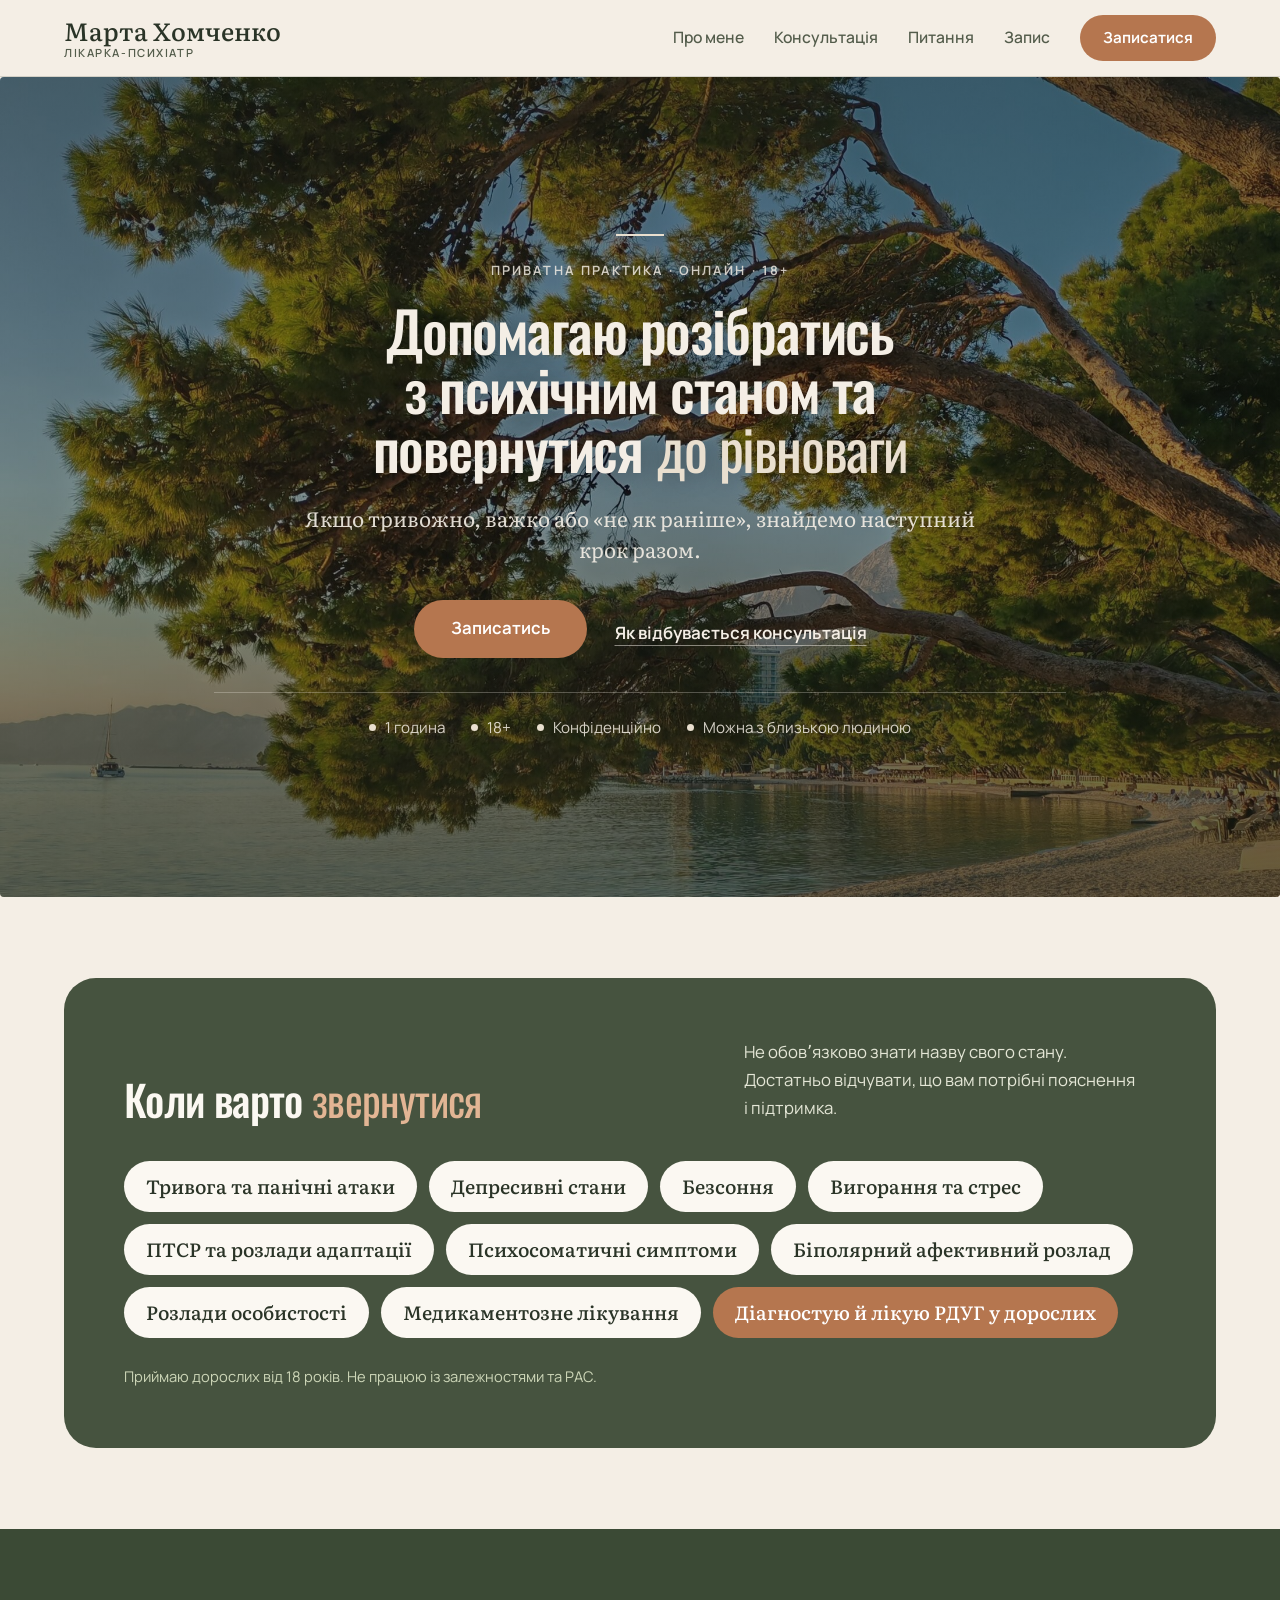
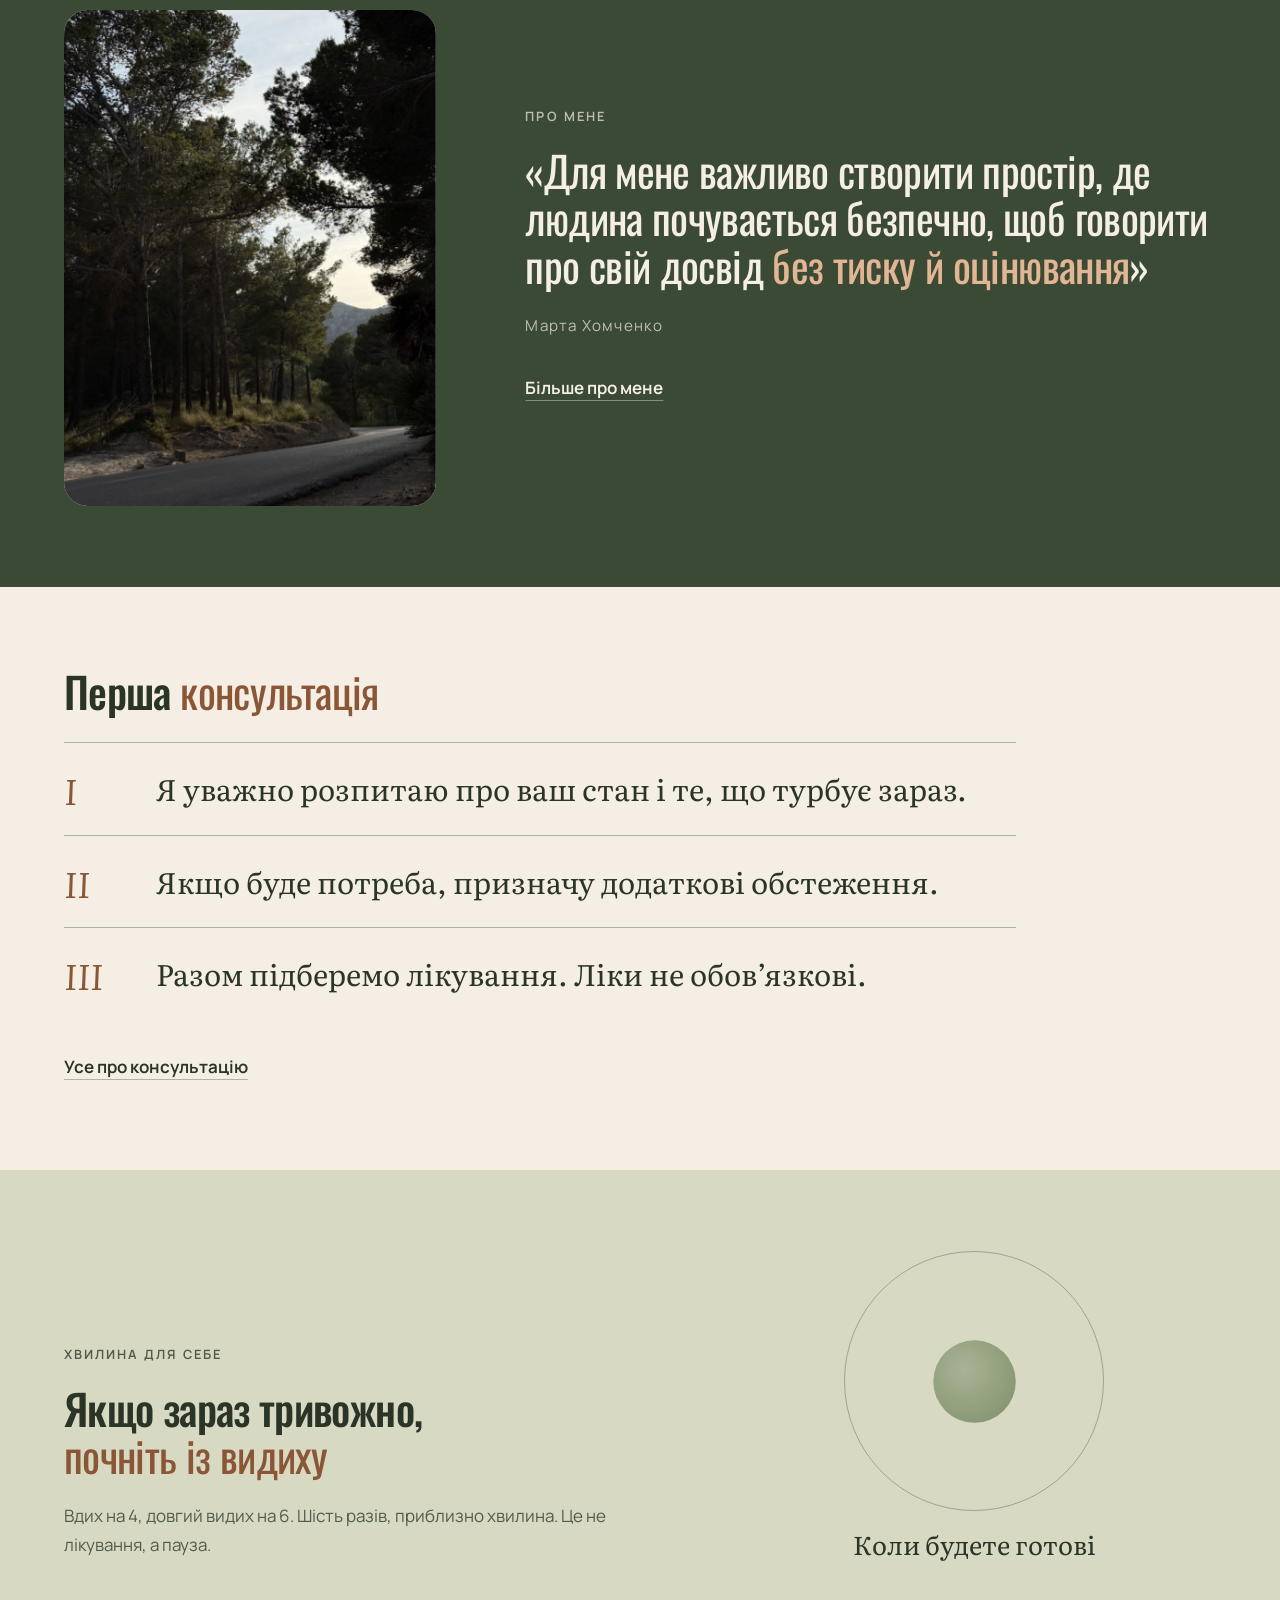
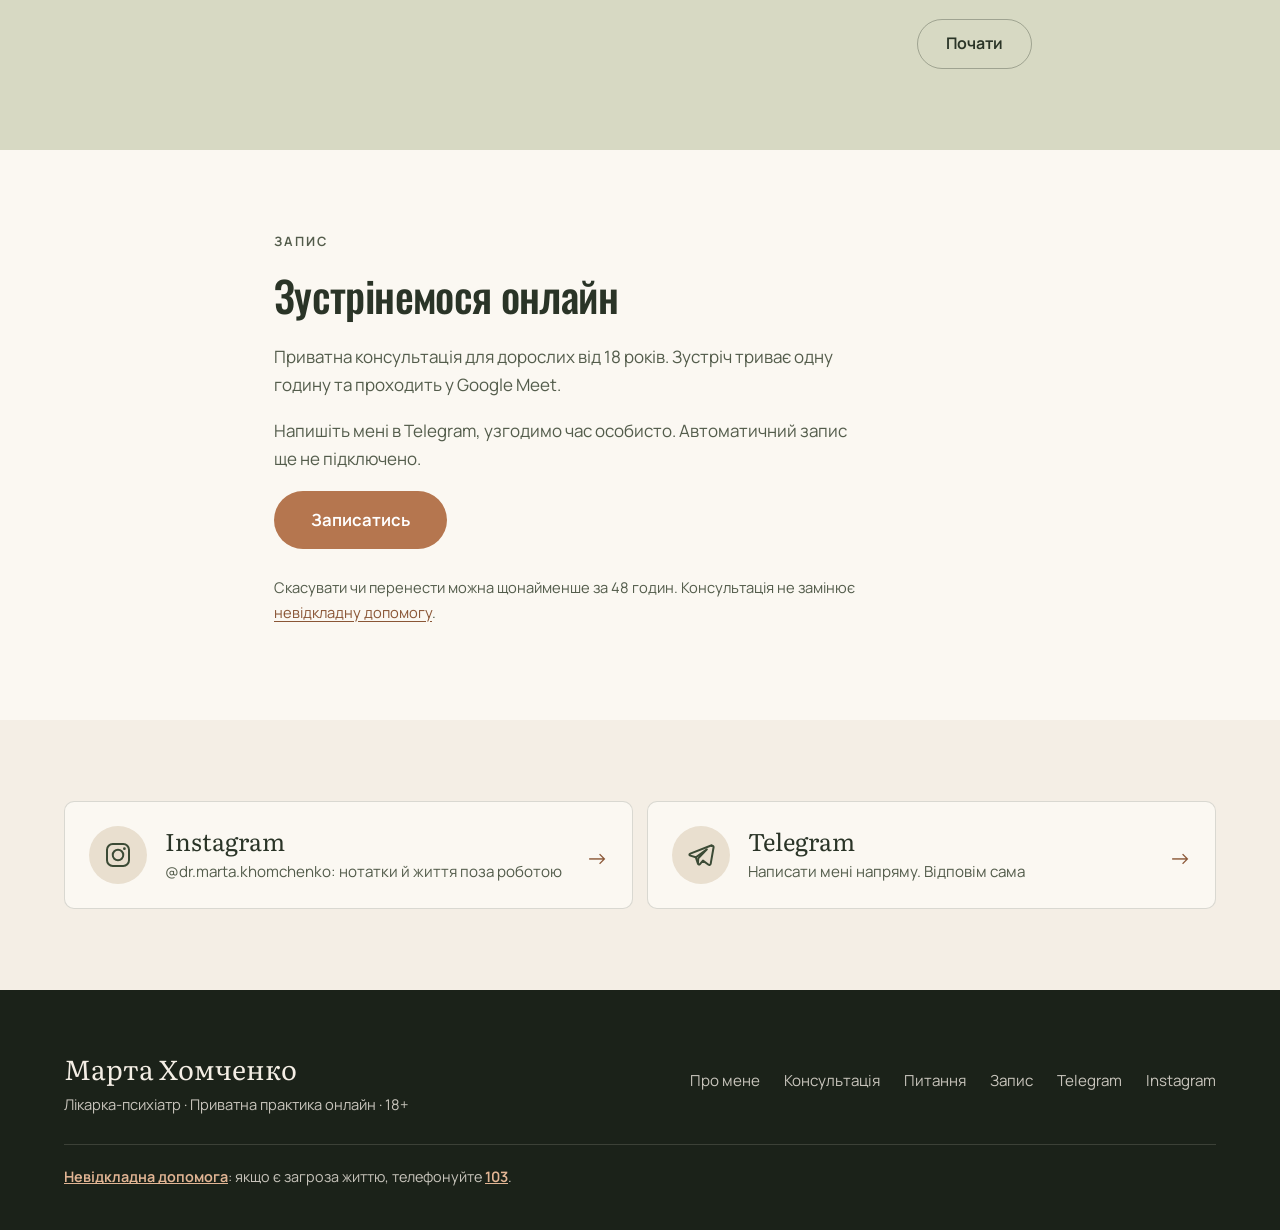
==== commit 994743e5: "Правки Марти 28.10: тексти, герой з фото, Oswald, книжка" ====
--- a/index.html
+++ b/index.html
@@ -3,18 +3,19 @@
 <head>
   <meta charset="UTF-8">
   <meta name="viewport" content="width=device-width, initial-scale=1.0">
-  <title>Марта Хомченко — лікарка-психіатр онлайн</title>
+  <title>Марта Хомченко · лікарка-психіатр онлайн</title>
   <meta name="description" content="Приватна онлайн-практика Марти Хомченко. Консультації для дорослих 18+ у Google Meet, одна година. Узгодження часу напряму в Telegram.">
   <meta name="theme-color" content="#f3ece2">
   <meta property="og:type" content="website">
-  <meta property="og:title" content="Марта Хомченко — лікарка-психіатр онлайн">
+  <meta property="og:title" content="Марта Хомченко · лікарка-психіатр онлайн">
   <meta property="og:description" content="Приватна онлайн-практика Марти Хомченко. Консультації для дорослих 18+ у Google Meet, одна година. Узгодження часу напряму в Telegram.">
   <link rel="preconnect" href="https://fonts.googleapis.com">
   <link rel="preconnect" href="https://fonts.gstatic.com" crossorigin>
-  <link href="https://fonts.googleapis.com/css2?family=Literata:ital,opsz,wght@0,7..72,400;0,7..72,500;0,7..72,600;1,7..72,400;1,7..72,500&family=Manrope:wght@400;500;600;700&display=swap" rel="stylesheet">
+  <link href="https://fonts.googleapis.com/css2?family=Literata:ital,opsz,wght@0,7..72,400;0,7..72,500;0,7..72,600;1,7..72,400;1,7..72,500&family=Manrope:wght@400;500;600;700&family=Oswald:wght@400;500&display=swap" rel="stylesheet">
+  <style>:root{--head:'Oswald', var(--sans);}</style>
   <link rel="stylesheet" href="styles.css">
   <link rel="icon" href="favicon.svg" type="image/svg+xml">
-  <script>/* налаштування комфорту — до першого малювання, без «стрибка» */
+  <script>/* налаштування комфорту: до першого малювання, без «стрибка» */
     try{var c=JSON.parse(localStorage.getItem('marta-comfort')||'{}'),r=document.documentElement;
       if(c.big)r.classList.add('big');
       if(c.motion===false||(c.motion===undefined&&matchMedia('(prefers-reduced-motion: reduce)').matches))r.classList.add('no-motion');}catch(e){}</script>
@@ -24,7 +25,7 @@
     "@type": "Physician",
     "name": "Марта Хомченко",
     "medicalSpecialty": "Psychiatric",
-    "description": "Лікарка-психіатр. Приватна практика онлайн для дорослих від 18 років. Консультація у Google Meet — одна година.",
+    "description": "Лікарка-психіатр. Приватна практика онлайн для дорослих від 18 років. Консультація у Google Meet триває одну годину.",
     "knowsLanguage": ["uk", "en"],
     "availableService": {"@type": "MedicalTherapy", "name": "Консультація лікаря-психіатра"},
     "sameAs": ["https://t.me/smrt0221", "https://www.instagram.com/dr.marta.khomchenko/"]
@@ -43,7 +44,6 @@
         <a href="pytannya.html">Питання</a>
         <a href="zapys.html">Запис</a>
       </nav>
-      <a class="comfort-link" href="#komfort" aria-label="Комфорт: звуки, рух, розмір тексту"><svg viewBox="0 0 24 24" width="22" height="22" fill="none" stroke="currentColor" stroke-width="1.6" stroke-linecap="round" stroke-linejoin="round" aria-hidden="true"><circle cx="12" cy="12" r="3"/><path d="M12 2.8v2.4M12 18.8v2.4M2.8 12h2.4M18.8 12h2.4M5.5 5.5l1.7 1.7M16.8 16.8l1.7 1.7M5.5 18.5l1.7-1.7M16.8 7.2l1.7-1.7"/></svg></a>
       <a href="zapys.html" class="btn btn-primary nav-cta">Записатися</a>
       <button class="nav-toggle" id="navToggle" aria-label="Відкрити меню" aria-expanded="false" aria-controls="mobileMenu"><span></span><span></span></button>
     </div>
@@ -53,44 +53,39 @@
         <a href="konsultatsiya.html">Консультація</a>
         <a href="pytannya.html">Питання</a>
         <a href="zapys.html">Запис</a>
-      <a href="#komfort">Комфорт</a>
       <a href="dopomoha.html">Невідкладна допомога</a>
       <a href="zapys.html" class="btn btn-primary">Записатися на консультацію</a>
     </nav>
   </header>
 
   <main id="main">
-    <section class="hero " aria-labelledby="hero-title">
-      <div class="hero-txt">
+    <section class="hero  hero-photo" aria-labelledby="hero-title">
+      <figure class="ph hero-bg" data-par><img src="assets/photos/hero-sea-pine.jpg" alt="Сосна над спокійним морем на світанку" style="object-position:50% 60%" loading="eager" fetchpriority="high" decoding="async"></figure><div class="hero-txt">
         <p class="eyebrow">Приватна практика · Онлайн · 18+</p>
-        <h1 id="hero-title">Розібратися зі станом — <em>спокійно</em> і без тиску</h1>
-        <p class="lead">Якщо тривожно, важко або «не як раніше» — знайдемо наступний крок разом.</p>
+        <h1 id="hero-title">Допомагаю розібратись з психічним станом та повернутися <em>до рівноваги</em></h1>
+        <p class="lead">Якщо тривожно, важко або «не як раніше», знайдемо наступний крок разом.</p>
         <div class="hero-cta">
-          <a href="https://t.me/smrt0221" target="_blank" rel="noopener noreferrer" class="btn btn-primary btn-lg">Узгодити час у Telegram</a>
-          <a href="konsultatsiya.html" class="more">Як це відбувається</a>
+          <a href="https://t.me/smrt0221" target="_blank" rel="noopener noreferrer" class="btn btn-primary btn-lg">Записатись</a>
+          <a href="konsultatsiya.html" class="more">Як відбувається консультація</a>
         </div><ul class="facts" role="list">
-          <li>Ліки — не обовʼязково</li><li>Конфіденційно</li><li>Можна з близькою людиною</li><li>18+ · 1 година</li>
+          <li>1 година</li><li>18+</li><li>Конфіденційно</li><li>Можна з близькою людиною</li>
         </ul>
       </div>
     </section>
-    <div class="ticker" aria-label="З чим можна прийти">
-      <ul class="ticker-row" role="list" data-ticker><li>тривога</li><li>панічні атаки</li><li>безсоння</li><li>вигорання</li><li>СДУГ у дорослих</li><li>депресивні стани</li><li>ПТСР</li><li>психосоматика</li><li>розлади адаптації</li><li>біполярний розлад</li><li aria-hidden="true">тривога</li><li aria-hidden="true">панічні атаки</li><li aria-hidden="true">безсоння</li><li aria-hidden="true">вигорання</li><li aria-hidden="true">СДУГ у дорослих</li><li aria-hidden="true">депресивні стани</li><li aria-hidden="true">ПТСР</li><li aria-hidden="true">психосоматика</li><li aria-hidden="true">розлади адаптації</li><li aria-hidden="true">біполярний розлад</li></ul>
-    </div>
 
     <section class="sec" aria-labelledby="req-title">
       <div class="wrap">
         <div class="topics-shell">
           <div class="topics-head">
             <div>
-              <p class="eyebrow">Коли варто звернутися</p>
-              <h2 id="req-title">З чим можна <em>прийти</em></h2>
+              <h2 id="req-title">Коли варто <em>звернутися</em></h2>
             </div>
             <p>Не обовʼязково знати назву свого стану. Достатньо відчувати, що вам потрібні пояснення і підтримка.</p>
           </div>
           <ul class="topics" role="list">
             <li>Тривога та панічні атаки</li><li>Депресивні стани</li><li>Безсоння</li><li>Вигорання та стрес</li>
             <li>ПТСР та розлади адаптації</li><li>Психосоматичні симптоми</li><li>Біполярний афективний розлад</li>
-            <li>Розлади особистості</li><li>Медикаментозне лікування</li><li>Діагностую й лікую СДУГ у дорослих</li>
+            <li>Розлади особистості</li><li>Медикаментозне лікування</li><li>Діагностую й лікую РДУГ у дорослих</li>
           </ul>
           <p class="topics-fine">Приймаю дорослих від 18 років. Не працюю із залежностями та РАС.</p>
         </div>
@@ -111,12 +106,11 @@
 
     <section class="sec" aria-labelledby="steps-title">
       <div class="wrap">
-        <p class="eyebrow">Перша консультація</p>
-        <h2 id="steps-title">Спокійна розмова, <em>а не іспит</em></h2>
+        <h2 id="steps-title">Перша <em>консультація</em></h2>
         <ol class="steps steps-big" role="list">
           <li><span class="num">I</span><p>Я уважно розпитаю про ваш стан і те, що турбує зараз.</p></li>
-          <li><span class="num">II</span><p>Якщо буде потреба — призначу додаткові обстеження.</p></li>
-          <li><span class="num">III</span><p>Разом підберемо лікування. Ліки — не обовʼязково.</p></li>
+          <li><span class="num">II</span><p>Якщо буде потреба, призначу додаткові обстеження.</p></li>
+          <li><span class="num">III</span><p>Разом підберемо лікування. Ліки не обовʼязкові.</p></li>
         </ol>
         <a class="more" href="konsultatsiya.html">Усе про консультацію</a>
       </div>
@@ -126,8 +120,8 @@
       <div class="wrap breathe-in">
         <div>
           <p class="eyebrow">Хвилина для себе</p>
-          <h2 id="breathe-title">Якщо зараз тривожно — <em>почніть із видиху</em></h2>
-          <p class="lead-s">Вдих на 4, довгий видих на 6. Шість разів — приблизно хвилина. Це не лікування, а пауза.</p>
+          <h2 id="breathe-title">Якщо зараз тривожно, <em>почніть із видиху</em></h2>
+          <p class="lead-s">Вдих на 4, довгий видих на 6. Шість разів, приблизно хвилина. Це не лікування, а пауза.</p>
         </div>
         <div class="breathe-box">
           <div class="breathe-ring" id="breatheRing" aria-hidden="true"><div class="breathe-dot"></div></div>
@@ -138,14 +132,14 @@
       <p class="sr-only" aria-live="polite" id="breatheSr"></p>
     </section>
 
-    <section class="sec places" aria-labelledby="pl-title">
+    <section class="sec places " aria-labelledby="pl-title">
       <div class="wrap narrow">
         <p class="eyebrow">Запис</p>
         <h2 id="pl-title">Зустрінемося онлайн</h2>
         <p class="lead-s">Приватна консультація для дорослих від 18 років. Зустріч триває одну годину та проходить у Google Meet.</p>
-        <p class="lead-s">Напишіть мені в Telegram — узгодимо час особисто. Автоматичний запис ще не підключено.</p>
-        <a href="https://t.me/smrt0221" target="_blank" rel="noopener noreferrer" class="btn btn-primary btn-lg">Узгодити час у Telegram</a>
-        <p class="fine">Скасувати чи перенести — щонайменше за 48 годин. Консультація не замінює <a href="dopomoha.html">невідкладну допомогу</a>.</p>
+        <p class="lead-s">Напишіть мені в Telegram, узгодимо час особисто. Автоматичний запис ще не підключено.</p>
+        <a href="https://t.me/smrt0221" target="_blank" rel="noopener noreferrer" class="btn btn-primary btn-lg">Записатись</a>
+        <p class="fine">Скасувати чи перенести можна щонайменше за 48 годин. Консультація не замінює <a href="dopomoha.html">невідкладну допомогу</a>.</p>
       </div>
     </section>
 
@@ -156,52 +150,18 @@
           <a class="soc-tile" href="https://www.instagram.com/dr.marta.khomchenko/" target="_blank" rel="noopener noreferrer">
             <span class="soc-ico"><svg viewBox="0 0 24 24" width="30" height="30" fill="none" stroke="currentColor" stroke-width="1.6" stroke-linecap="round" stroke-linejoin="round" aria-hidden="true"><rect x="3.2" y="3.2" width="17.6" height="17.6" rx="4.6"/><circle cx="12" cy="12" r="4.2"/><circle cx="17.1" cy="6.9" r="1.1" fill="currentColor" stroke="none"/></svg></span>
             <span class="soc-name">Instagram</span>
-            <span class="soc-desc">@dr.marta.khomchenko — нотатки й життя поза роботою</span>
+            <span class="soc-desc">@dr.marta.khomchenko: нотатки й життя поза роботою</span>
             <span class="soc-arrow" aria-hidden="true">→</span>
           </a>
           <a class="soc-tile" href="https://t.me/smrt0221" target="_blank" rel="noopener noreferrer">
             <span class="soc-ico"><svg viewBox="0 0 24 24" width="30" height="30" fill="none" stroke="currentColor" stroke-width="1.6" stroke-linecap="round" stroke-linejoin="round" aria-hidden="true"><path d="M20.6 4.2 3.4 10.9c-.9.35-.86 1.3.06 1.58l4.4 1.37 1.7 5.1c.27.8 1.06.93 1.6.3l2.4-2.75 4.5 3.3c.66.48 1.5.1 1.67-.72l2.3-13.1c.2-1.06-.6-1.56-1.43-1.18z"/><path d="M7.9 13.8l8.8-6.3-6.9 7.2-.2 3.4"/></svg></span>
             <span class="soc-name">Telegram</span>
-            <span class="soc-desc">Написати мені напряму — відповім сама</span>
+            <span class="soc-desc">Написати мені напряму. Відповім сама</span>
             <span class="soc-arrow" aria-hidden="true">→</span>
           </a>
         </div>
       </div>
     </section>
-
-    <section class="sec comfort" id="komfort" aria-labelledby="komfort-title">
-      <div class="wrap comfort-in">
-        <div class="comfort-head">
-          <p class="eyebrow">Комфорт</p>
-          <h2 id="komfort-title">Налаштуйте сайт <em>під себе</em></h2>
-          <p class="lead-s">Звуки й вібрація вимкнені, доки ви їх не ввімкнете. Вибір запамʼятається на цьому пристрої.</p>
-        </div>
-        <div class="cb-grid"><button type="button" class="cb-tile" data-pref="sound" aria-pressed="false">
-            <span class="cb-ico"><svg viewBox="0 0 24 24" width="26" height="26" fill="none" stroke="currentColor" stroke-width="1.6" stroke-linecap="round" stroke-linejoin="round" aria-hidden="true"><path d="M4 10v4h3.2l4.3 3.6V6.4L7.2 10H4z"/><path d="M15.2 9.3a3.8 3.8 0 0 1 0 5.4"/><path d="M17.8 6.8a7.4 7.4 0 0 1 0 10.4"/></svg></span>
-            <span class="cb-name">Тихі звуки</span><span class="cb-desc">Мʼякий відгук на натискання</span>
-            <span class="cb-state" aria-hidden="true"></span>
-          </button><button type="button" class="cb-tile" data-pref="haptic" aria-pressed="false">
-            <span class="cb-ico"><svg viewBox="0 0 24 24" width="26" height="26" fill="none" stroke="currentColor" stroke-width="1.6" stroke-linecap="round" stroke-linejoin="round" aria-hidden="true"><rect x="8.2" y="3.5" width="7.6" height="17" rx="2.2"/><path d="M11 17.2h2"/><path d="M5 8.5v7M19 8.5v7M2.4 10.6v2.8M21.6 10.6v2.8"/></svg></span>
-            <span class="cb-name">Легка вібрація</span><span class="cb-desc">Відчутний «дотик» на телефоні</span>
-            <span class="cb-state" aria-hidden="true"></span>
-          </button><button type="button" class="cb-tile" data-pref="motion" aria-pressed="false">
-            <span class="cb-ico"><svg viewBox="0 0 24 24" width="26" height="26" fill="none" stroke="currentColor" stroke-width="1.6" stroke-linecap="round" stroke-linejoin="round" aria-hidden="true"><path d="M2.5 12c2.5-4 5-4 7.5 0s5 4 7.5 0 3-3 4-2"/><path d="M2.5 17c2.5-4 5-4 7.5 0s5 4 7.5 0 3-3 4-2" opacity=".5"/></svg></span>
-            <span class="cb-name">Рух при прокрутці</span><span class="cb-desc">Фото й стрічка ледь зсуваються</span>
-            <span class="cb-state" aria-hidden="true"></span>
-          </button><button type="button" class="cb-tile" data-pref="big" aria-pressed="false">
-            <span class="cb-ico"><svg viewBox="0 0 24 24" width="26" height="26" fill="none" stroke="currentColor" stroke-width="1.6" stroke-linecap="round" stroke-linejoin="round" aria-hidden="true"><path d="M3 19 8 5l5 14M4.8 14.2h6.4"/><path d="M15.5 11.3a2.9 2.9 0 0 1 5.3 1.4V19M20.8 15.4c-3.8-.4-5.6.5-5.6 2 0 1.1.9 1.7 2 1.7 2 0 3.6-1.5 3.6-3.7"/></svg></span>
-            <span class="cb-name">Більший текст</span><span class="cb-desc">Легше читати</span>
-            <span class="cb-state" aria-hidden="true"></span>
-          </button>
-          <a class="cb-tile cb-breathe" href="#dyhannya">
-            <span class="cb-ico"><svg viewBox="0 0 24 24" width="26" height="26" fill="none" stroke="currentColor" stroke-width="1.6" stroke-linecap="round" stroke-linejoin="round" aria-hidden="true"><circle cx="12" cy="12" r="8.6"/><circle cx="12" cy="12" r="4.2"/><path d="M12 3.4v2M12 18.6v2"/></svg></span>
-            <span class="cb-name">Хвилина дихання</span><span class="cb-desc">Коли тривожно просто зараз</span>
-            <span class="cb-arrow" aria-hidden="true">→</span>
-          </a>
-        </div>
-      </div>
-    </section>
-
   </main>
 
   <footer class="site-footer">
@@ -218,7 +178,7 @@
         <a href="https://t.me/smrt0221" target="_blank" rel="noopener noreferrer">Telegram</a>
         <a href="https://www.instagram.com/dr.marta.khomchenko/" target="_blank" rel="noopener noreferrer">Instagram</a>
       </nav>
-      <p class="footer-help"><a href="dopomoha.html">Невідкладна допомога</a> — якщо є загроза життю, телефонуйте <a href="tel:103">103</a>.</p>
+      <p class="footer-help"><a href="dopomoha.html">Невідкладна допомога</a>: якщо є загроза життю, телефонуйте <a href="tel:103">103</a>.</p>
     </div>
   </footer>
 
--- a/styles.css
+++ b/styles.css
@@ -50,11 +50,11 @@
 .skip-link:focus { top: 16px; }
 
 /* ---------- Типографіка ---------- */
-h1, h2, h3 { font-family: var(--serif); font-weight: 500; margin: 0; text-wrap: balance; letter-spacing: -.005em; }
+h1, h2, h3 { font-family: var(--head, var(--serif)); font-weight: 500; margin: 0; text-wrap: balance; letter-spacing: -.005em; }
 h1 { font-size: clamp(2.7rem, 4.8vw, 4.6rem); line-height: 1.04; margin-bottom: 26px; letter-spacing: -.02em; }
 h2 { font-size: clamp(2rem, 3.3vw, 3rem); line-height: 1.1; margin-bottom: 24px; letter-spacing: -.015em; }
 h3 { font-size: 1.4rem; line-height: 1.2; }
-h1 em, h2 em { font-style: italic; font-weight: 400; color: var(--clay-text); }
+h1 em, h2 em { font-style: normal; font-weight: 400; color: var(--clay-text); }
 p { margin: 0 0 1em; text-wrap: pretty; }
 .eyebrow { margin: 0 0 20px; color: var(--muted); font-size: .8rem; font-weight: 650; letter-spacing: .16em; text-transform: uppercase; }
 .lead { font-family: var(--serif); font-size: 1.3rem; line-height: 1.5; color: var(--muted); max-width: 30em; margin-bottom: 34px; }
@@ -354,3 +354,31 @@
 /* дихання запускають кнопкою — повільне коло лишаємо */
 html.no-motion .breathe-ring.inhale .breathe-dot { transition-duration: 4s !important; }
 html.no-motion .breathe-ring.exhale .breathe-dot { transition-duration: 6s !important; }
+
+/* ---------- Перший екран з її фото (правка 28.10: «фото на задньому плані») ---------- */
+.hero-photo { position: relative; isolation: isolate; min-height: min(820px, calc(100svh - var(--hh))); color: var(--paper); border-bottom: 0; }
+.hero-bg { position: absolute; inset: 0; margin: 0; z-index: -1; overflow: hidden; }
+.hero-bg img { width: 100%; height: 100%; object-fit: cover; display: block; }
+.hero-bg::after { content: ''; position: absolute; inset: 0; background: linear-gradient(180deg, rgba(20, 28, 18, .58) 0%, rgba(20, 28, 18, .46) 50%, rgba(20, 28, 18, .66) 100%); }
+.hero-photo .hero-txt { text-align: center; max-width: 980px; padding-top: 96px; padding-bottom: 96px; }
+.hero-photo h1 { font-size: clamp(2.6rem, 4.4vw, 4.2rem); max-width: 22ch; margin-inline: auto; color: var(--paper); text-shadow: 0 2px 24px rgba(0,0,0,.25); }
+.hero-photo h1 em { color: var(--sand); }
+.hero-photo .eyebrow { color: rgba(244, 238, 229, .82); }
+.hero-photo .eyebrow::before { margin-inline: auto; background: var(--sand); }
+.hero-photo .lead { color: rgba(244, 238, 229, .9); margin-inline: auto; }
+.hero-photo .hero-cta { justify-content: center; }
+.hero-photo .more { color: var(--paper); text-decoration-color: rgba(244, 238, 229, .5); }
+.hero-photo .facts { justify-content: center; color: rgba(244, 238, 229, .85); border-top-color: rgba(244, 238, 229, .28); }
+.hero-photo .facts li::before { background: var(--sand); }
+html.no-motion .hero-bg img { transform: none !important; }
+
+/* ---------- Книжка (сторінка «Про мене») ---------- */
+.book-in { display: grid; grid-template-columns: minmax(240px, 380px) 1fr; gap: clamp(28px, 5vw, 72px); align-items: center; }
+.book-ph { margin: 0; aspect-ratio: 4 / 5; overflow: hidden; border-radius: 6px; }
+.book-ph img { width: 100%; height: 100%; object-fit: cover; display: block; }
+@media (max-width: 800px) { .book-in { grid-template-columns: 1fr; } .book-ph { max-width: 420px; } }
+
+/* Сторінка «Запис»: перший блок замість героя (її правка 28.10) */
+.places-first { border-bottom: 1px solid var(--line); }
+.places-first .wrap { padding-top: clamp(56px, 10vh, 110px); }
+.places-first h1 { font-size: clamp(2.8rem, 4.6vw, 4.4rem); margin-bottom: 26px; }
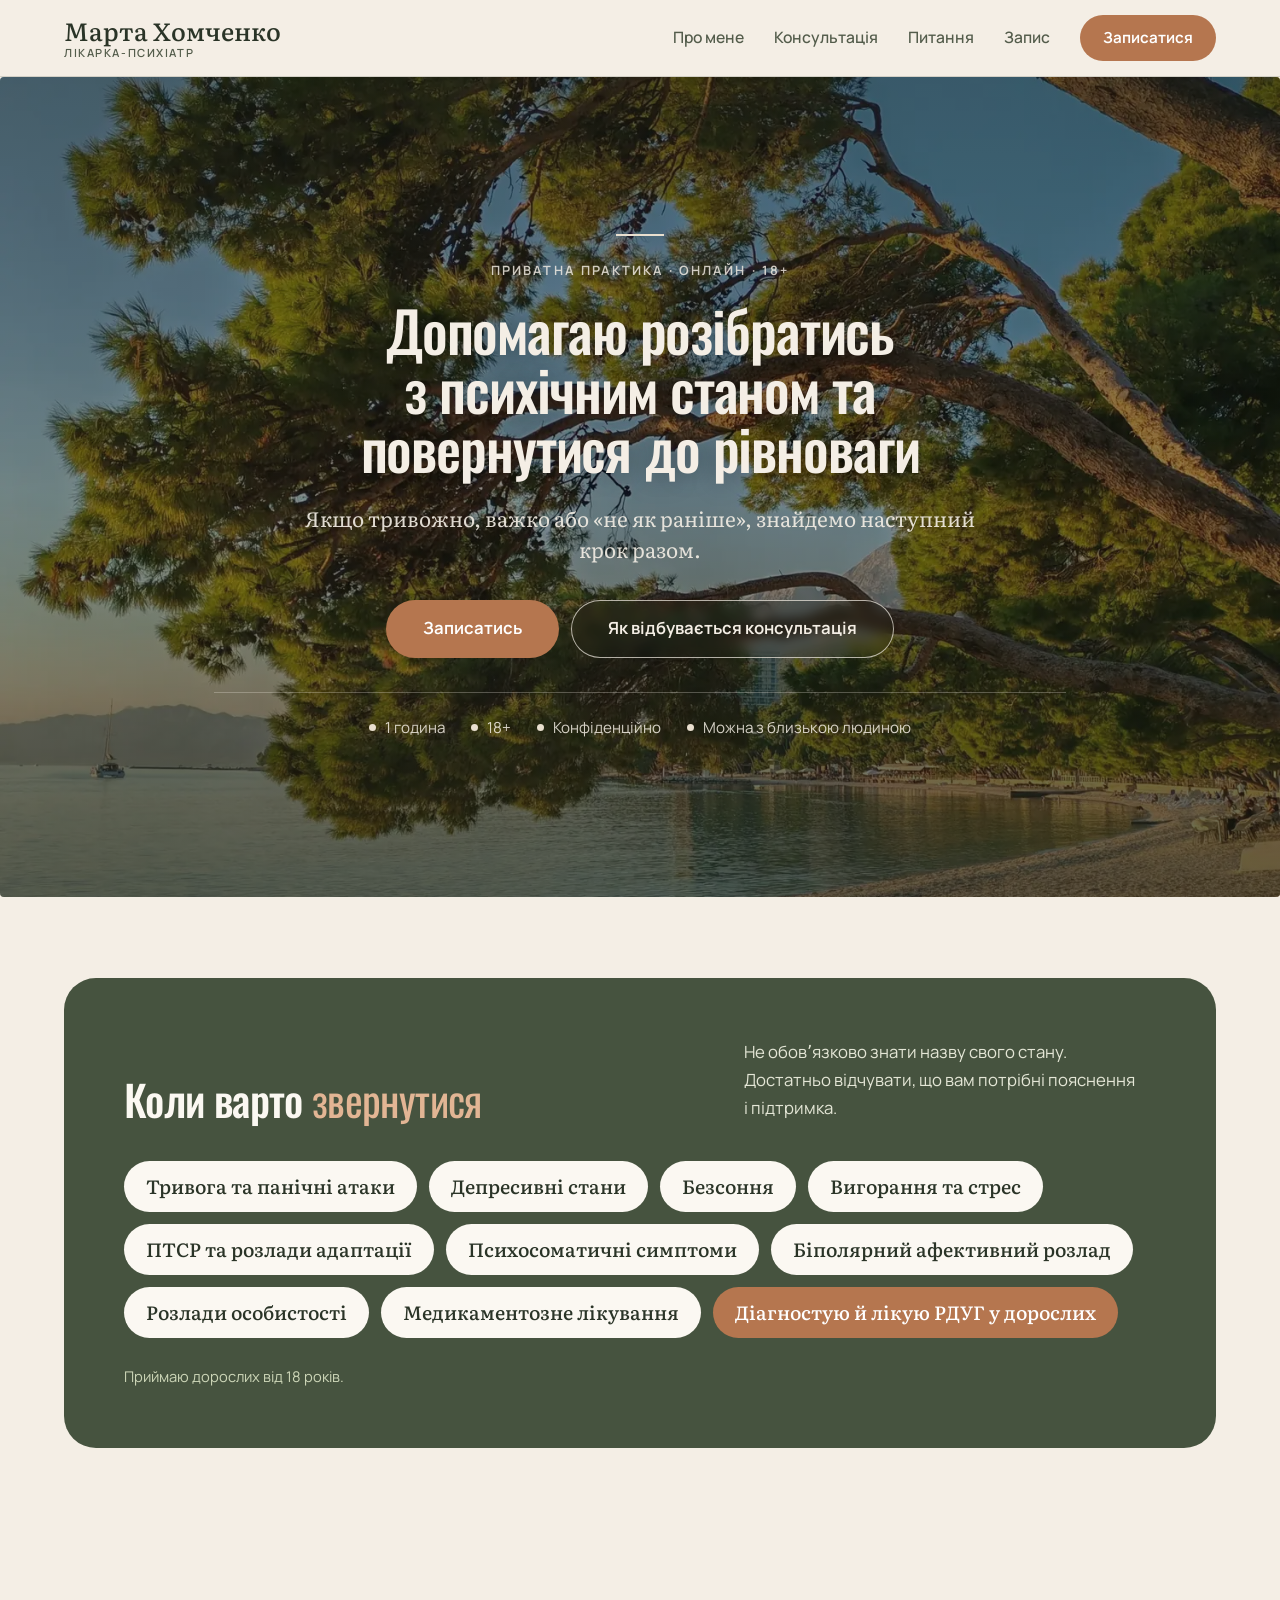
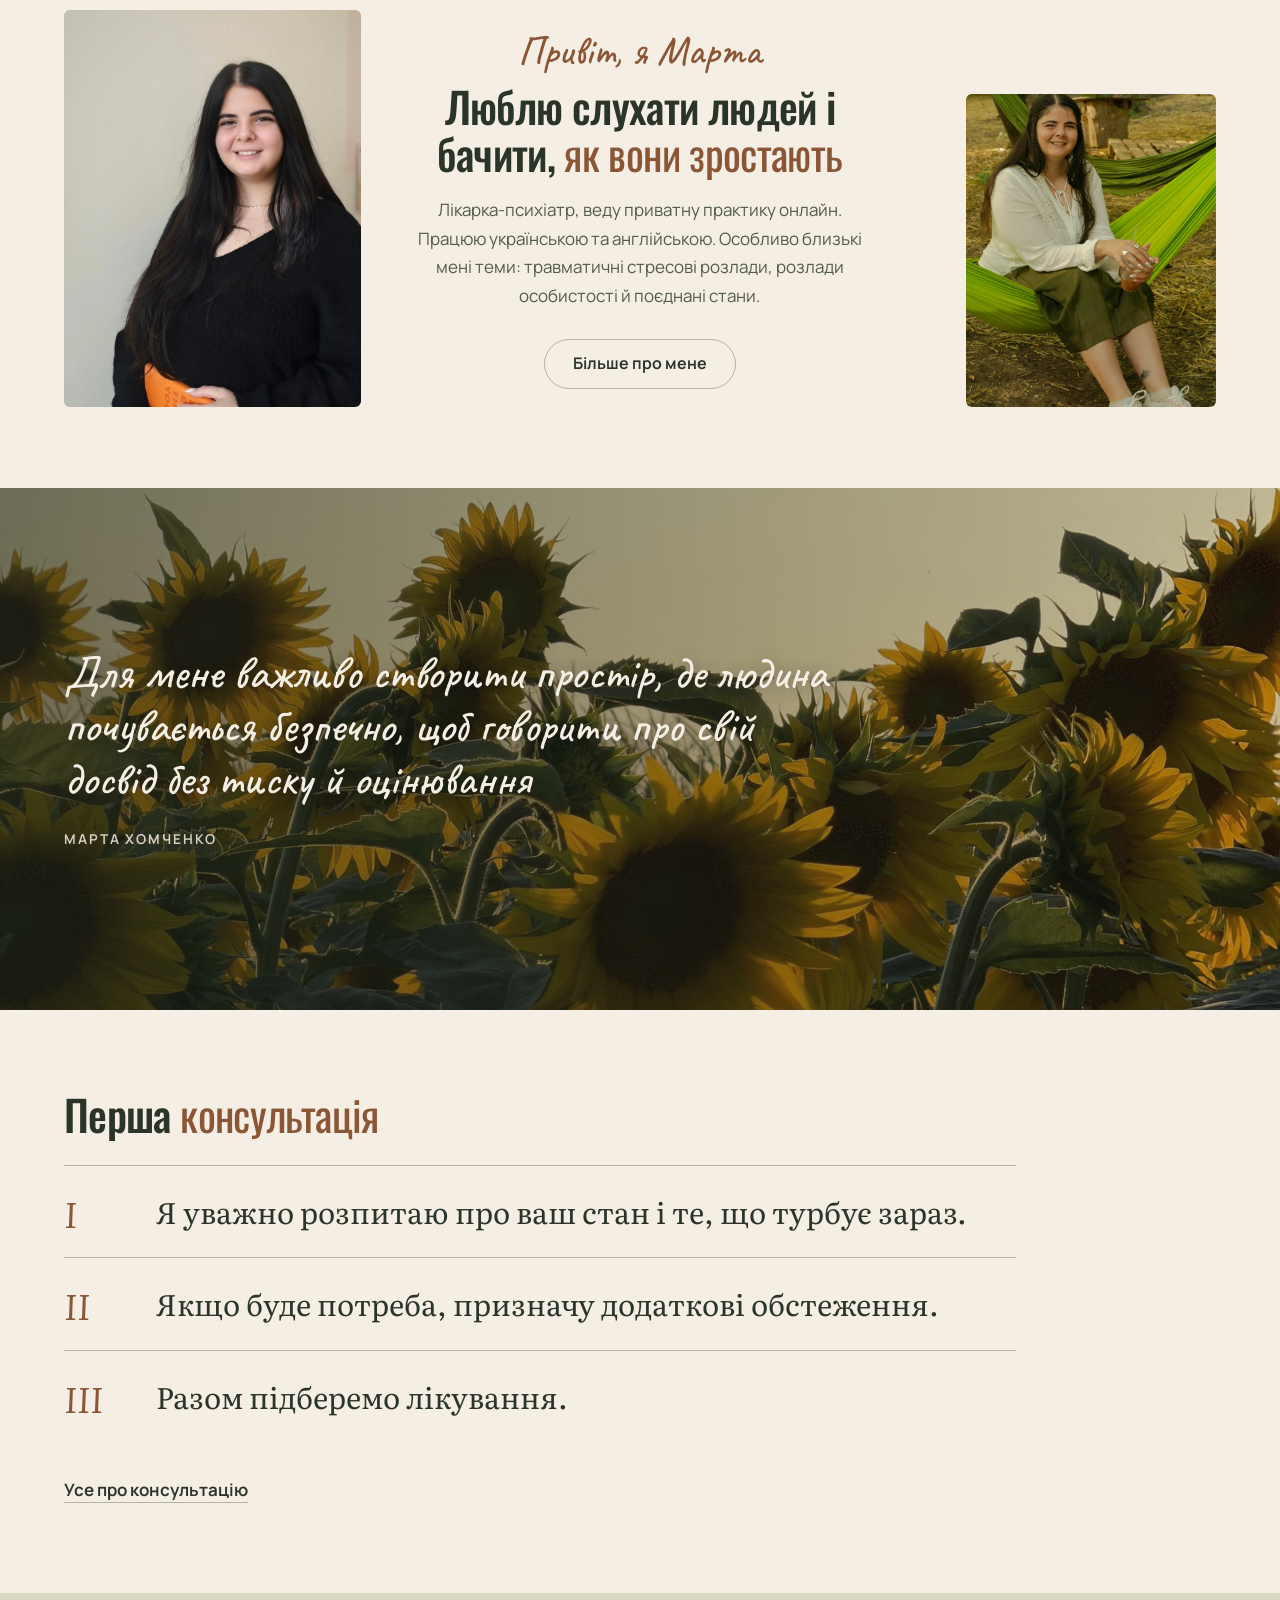
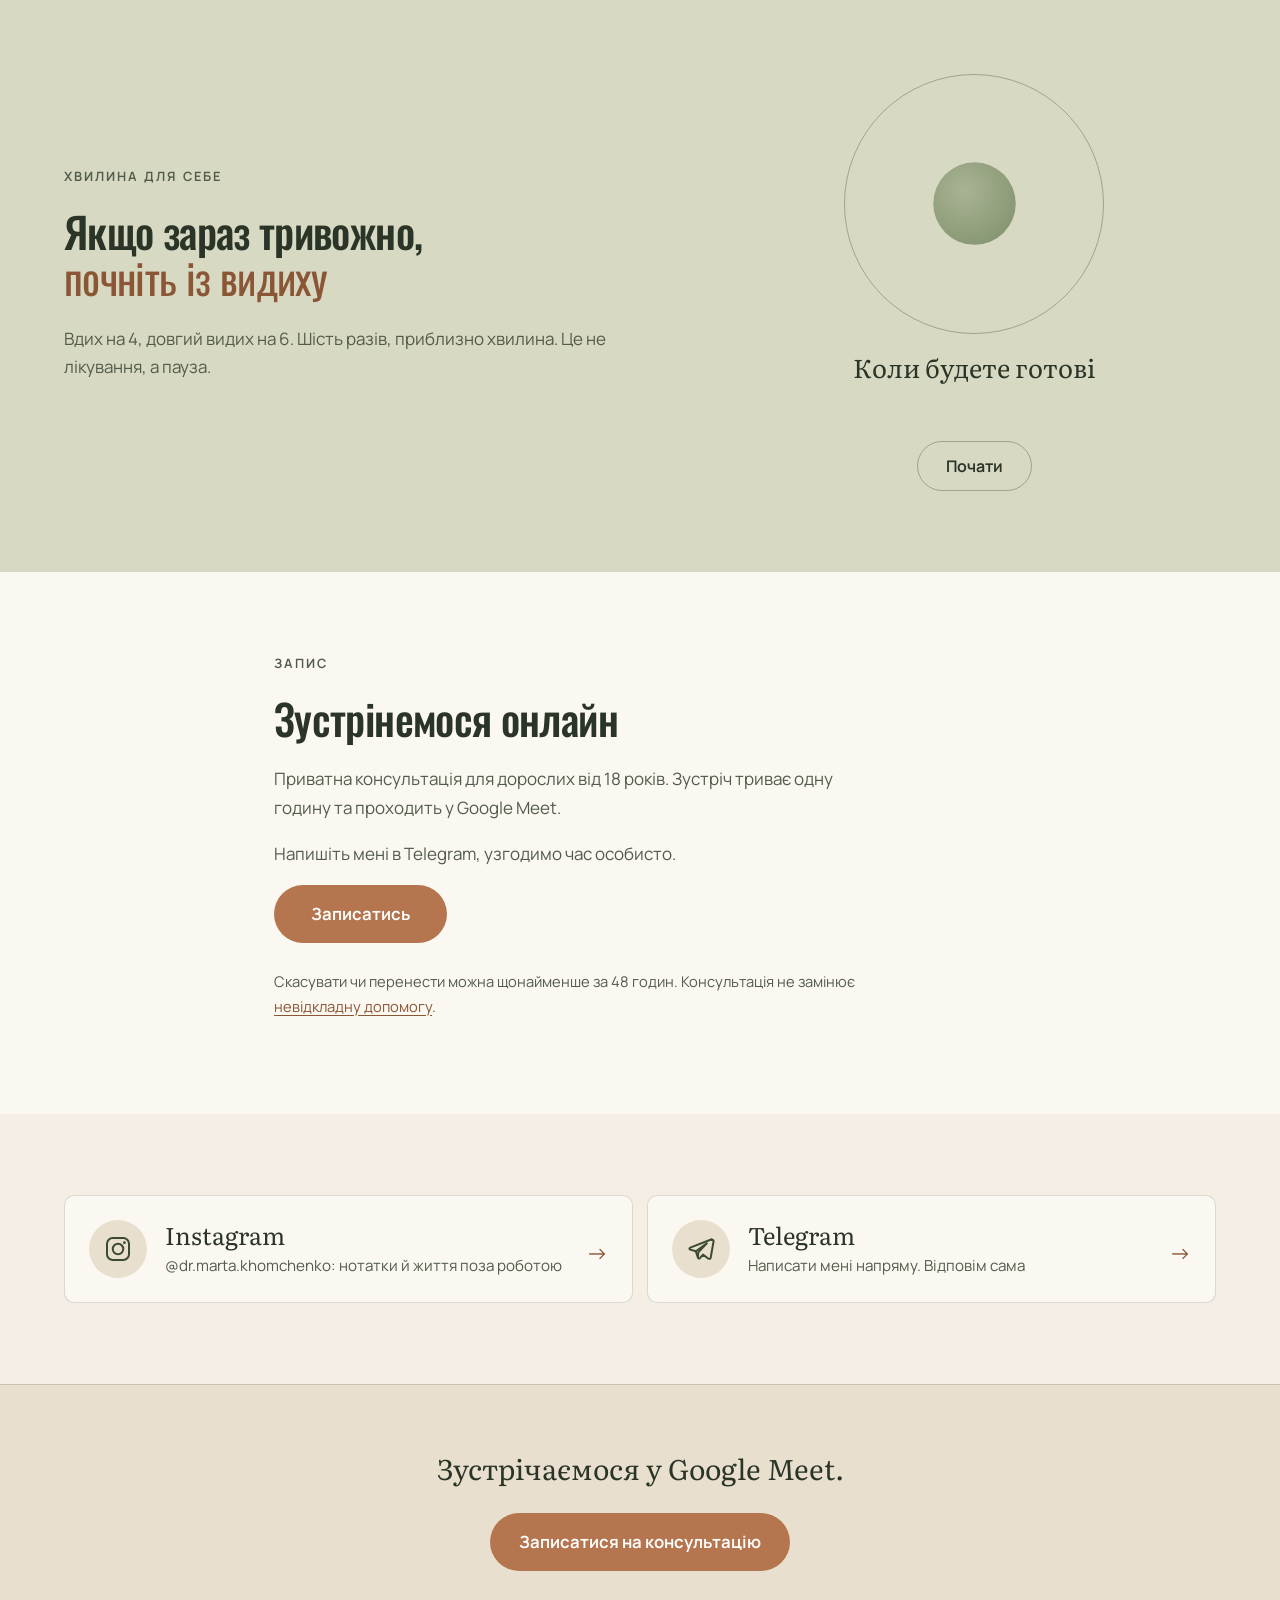
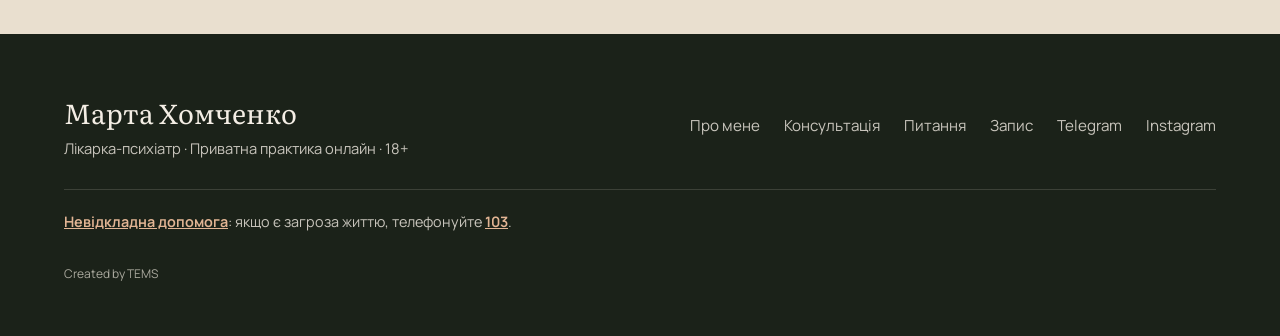
==== commit 015d020f: "Правки Марти 08.11 + 17.11: фото, смуга без «Познайомимося», Created by TEMS" ====
--- a/index.html
+++ b/index.html
@@ -11,8 +11,8 @@
   <meta property="og:description" content="Приватна онлайн-практика Марти Хомченко. Консультації для дорослих 18+ у Google Meet, одна година. Узгодження часу напряму в Telegram.">
   <link rel="preconnect" href="https://fonts.googleapis.com">
   <link rel="preconnect" href="https://fonts.gstatic.com" crossorigin>
-  <link href="https://fonts.googleapis.com/css2?family=Literata:ital,opsz,wght@0,7..72,400;0,7..72,500;0,7..72,600;1,7..72,400;1,7..72,500&family=Manrope:wght@400;500;600;700&family=Oswald:wght@400;500&display=swap" rel="stylesheet">
-  <style>:root{--head:'Oswald', var(--sans);}</style>
+  <link href="https://fonts.googleapis.com/css2?family=Literata:ital,opsz,wght@0,7..72,400;0,7..72,500;0,7..72,600;1,7..72,400;1,7..72,500&family=Manrope:wght@400;500;600;700&family=Oswald:wght@400;500&family=Caveat:wght@500;600&display=swap" rel="stylesheet">
+  <style>:root{--head:'Oswald', var(--sans);--script:'Caveat', cursive;}</style>
   <link rel="stylesheet" href="styles.css">
   <link rel="icon" href="favicon.svg" type="image/svg+xml">
   <script>/* налаштування комфорту: до першого малювання, без «стрибка» */
@@ -60,13 +60,13 @@
 
   <main id="main">
     <section class="hero  hero-photo" aria-labelledby="hero-title">
-      <figure class="ph hero-bg" data-par><img src="assets/photos/hero-sea-pine.jpg" alt="Сосна над спокійним морем на світанку" style="object-position:50% 60%" loading="eager" fetchpriority="high" decoding="async"></figure><div class="hero-txt">
+      <figure class="ph hero-bg" data-par><img src="assets/photos/hero-sea-pine.webp" alt="Сосна над спокійним морем на світанку" style="object-position:50% 60%" loading="eager" fetchpriority="high" decoding="async"></figure><div class="hero-txt">
         <p class="eyebrow">Приватна практика · Онлайн · 18+</p>
-        <h1 id="hero-title">Допомагаю розібратись з психічним станом та повернутися <em>до рівноваги</em></h1>
+        <h1 id="hero-title">Допомагаю розібратись з психічним станом та повернутися до рівноваги</h1>
         <p class="lead">Якщо тривожно, важко або «не як раніше», знайдемо наступний крок разом.</p>
         <div class="hero-cta">
           <a href="https://t.me/smrt0221" target="_blank" rel="noopener noreferrer" class="btn btn-primary btn-lg">Записатись</a>
-          <a href="konsultatsiya.html" class="more">Як відбувається консультація</a>
+          <a href="konsultatsiya.html" class="btn btn-outline btn-lg">Як відбувається консультація</a>
         </div><ul class="facts" role="list">
           <li>1 година</li><li>18+</li><li>Конфіденційно</li><li>Можна з близькою людиною</li>
         </ul>
@@ -87,20 +87,29 @@
             <li>ПТСР та розлади адаптації</li><li>Психосоматичні симптоми</li><li>Біполярний афективний розлад</li>
             <li>Розлади особистості</li><li>Медикаментозне лікування</li><li>Діагностую й лікую РДУГ у дорослих</li>
           </ul>
-          <p class="topics-fine">Приймаю дорослих від 18 років. Не працюю із залежностями та РАС.</p>
-        </div>
-      </div>
-    </section>
-
-    <section class="sec dark" aria-labelledby="me-title">
-      <div class="wrap quote-in">
-        <figure class="ph forest" data-par><img src="assets/photos/mood-forest.jpg" alt="Сосновий ліс у присмерку" style="object-position:50% 55%" loading="lazy" decoding="async"></figure>
-        <div>
-          <p class="eyebrow">Про мене</p>
-          <h2 id="me-title" class="quote">«Для мене важливо створити простір, де людина почувається безпечно, щоб говорити про свій досвід <em>без тиску й оцінювання</em>»</h2>
-          <p class="sign">Марта Хомченко</p>
-          <a class="more" href="pro-mene.html">Більше про мене</a>
-        </div>
+          <p class="topics-fine">Приймаю дорослих від 18 років.</p>
+        </div>
+      </div>
+    </section>
+
+    <section class="sec about" aria-labelledby="me-title">
+      <div class="wrap about-in">
+        <figure class="ph about-l" data-par><img src="assets/photos/marta-portrait-warm.jpg" alt="Марта з книжкою в руках, теплий портрет" style="object-position:50% 20%" loading="lazy" decoding="async"></figure>
+        <div class="about-txt">
+          <p class="hand">Привіт, я Марта</p>
+          <h2 id="me-title">Люблю слухати людей і бачити, <em>як вони зростають</em></h2>
+          <p class="lead-s">Лікарка-психіатр, веду приватну практику онлайн. Працюю українською та англійською. Особливо близькі мені теми: травматичні стресові розлади, розлади особистості й поєднані стани.</p>
+          <a href="pro-mene.html" class="btn btn-ghost">Більше про мене</a>
+        </div>
+        <figure class="ph about-r" data-par><img src="assets/photos/marta-hammock.jpg" alt="Марта в гамаку в саду" style="object-position:50% 40%" loading="lazy" decoding="async"></figure>
+      </div>
+    </section>
+
+    <section class="band" aria-label="Цитата">
+      <figure class="ph band-ph" data-par><img src="assets/photos/mood-sunflowers.jpg" alt="Соняшники на заході сонця" style="object-position:50% 50%" loading="lazy" decoding="async"></figure>
+      <div class="wrap band-in">
+        <p class="band-q">Для мене важливо створити простір, де людина почувається безпечно, щоб говорити про свій досвід без тиску й оцінювання</p>
+        <p class="band-sign">Марта Хомченко</p>
       </div>
     </section>
 
@@ -110,7 +119,7 @@
         <ol class="steps steps-big" role="list">
           <li><span class="num">I</span><p>Я уважно розпитаю про ваш стан і те, що турбує зараз.</p></li>
           <li><span class="num">II</span><p>Якщо буде потреба, призначу додаткові обстеження.</p></li>
-          <li><span class="num">III</span><p>Разом підберемо лікування. Ліки не обовʼязкові.</p></li>
+          <li><span class="num">III</span><p>Разом підберемо лікування.</p></li>
         </ol>
         <a class="more" href="konsultatsiya.html">Усе про консультацію</a>
       </div>
@@ -137,7 +146,7 @@
         <p class="eyebrow">Запис</p>
         <h2 id="pl-title">Зустрінемося онлайн</h2>
         <p class="lead-s">Приватна консультація для дорослих від 18 років. Зустріч триває одну годину та проходить у Google Meet.</p>
-        <p class="lead-s">Напишіть мені в Telegram, узгодимо час особисто. Автоматичний запис ще не підключено.</p>
+        <p class="lead-s">Напишіть мені в Telegram, узгодимо час особисто.</p>
         <a href="https://t.me/smrt0221" target="_blank" rel="noopener noreferrer" class="btn btn-primary btn-lg">Записатись</a>
         <p class="fine">Скасувати чи перенести можна щонайменше за 48 годин. Консультація не замінює <a href="dopomoha.html">невідкладну допомогу</a>.</p>
       </div>
@@ -162,6 +171,12 @@
         </div>
       </div>
     </section>
+    <section class="sec cta-band cta-a" aria-label="Запис на консультацію">
+      <div class="wrap cta-in">
+        <p class="cta-copy">Зустрічаємося у Google Meet.</p>
+        <a href="zapys.html" class="btn btn-primary btn-lg">Записатися на консультацію</a>
+      </div>
+    </section>
   </main>
 
   <footer class="site-footer">
@@ -179,6 +194,7 @@
         <a href="https://www.instagram.com/dr.marta.khomchenko/" target="_blank" rel="noopener noreferrer">Instagram</a>
       </nav>
       <p class="footer-help"><a href="dopomoha.html">Невідкладна допомога</a>: якщо є загроза життю, телефонуйте <a href="tel:103">103</a>.</p>
+      <p class="footer-credit"><a href="https://temssystems.com" rel="noopener">Created by TEMS</a></p>
     </div>
   </footer>
 
--- a/styles.css
+++ b/styles.css
@@ -1,10 +1,10 @@
 /* =========================================================
-   Марта Хомченко — v7, «редакційна» композиція
+   Марта Хомченко: v7, «редакційна» композиція
    За референсами сильних сайтів психіатрів і терапевтів:
    великий тонкий серифний заголовок
    з курсивом + одна кнопка. Розділи чергують папір, теплий пісок
-   і темний мох — ритм замість однотонного фону.
-   Рух — лише від прокрутки (ледь помітний паралакс фото й стрічки),
+   і темний мох: ритм замість однотонного фону.
+   Рух: лише від прокрутки (ледь помітний паралакс фото й стрічки),
    нічого не рухається саме.
    ========================================================= */
 
@@ -16,7 +16,7 @@
   --paper: #f4eee5;
   --sand: #e9dfcf;
   --clay: #b5764f;
-  --clay-text: #8a5636;      /* текст на папері — AA */
+  --clay-text: #8a5636;      /* текст на папері: AA */
   --moss: #3b4a35;           /* темна смуга */
   --moss-soft: #7d8f69;
   --sage: #d7d9c3;
@@ -24,8 +24,8 @@
   --line-strong: rgba(42, 52, 39, .32);
   --white: #fbf8f2;
 
-  /* Literata — мʼякий книжковий сериф (вона: «шрифт — супер» про c8);
-     Manrope — спокійний гротеск. Обидва з повною кирилицею. */
+  /* Literata: мʼякий книжковий сериф (вона: «шрифт: супер» про c8);
+     Manrope: спокійний гротеск. Обидва з повною кирилицею. */
   --serif: 'Literata', Georgia, serif;
   --sans: 'Manrope', 'Segoe UI', system-ui, sans-serif;
 
@@ -148,7 +148,7 @@
 .sign { margin: 10px 0 18px; font-size: .95rem; letter-spacing: .08em; }
 .ph.forest { aspect-ratio: 3 / 4; border-radius: 24px; }
 
-/* Зелена «полиця» зі станами — її вибір у «Поличці» (пігулки) + «більший шрифт» 03.10 */
+/* Зелена «полиця» зі станами: її вибір у «Поличці» (пігулки) + «більший шрифт» 03.10 */
 .topics-shell { background: #46533f; color: var(--white); border-radius: 32px; padding: clamp(32px, 5vw, 60px); }
 .topics-shell .eyebrow { color: #cdd6b8; }
 .topics-shell h2 { color: var(--white); margin: 0; }
@@ -187,7 +187,7 @@
 .fold[open]::details-content { block-size: auto; }
 .fold .dots { margin-bottom: 20px; }
 
-/* Кроки — великим шрифтом саме те, що чекає на консультації (її правка 03.10) */
+/* Кроки: великим шрифтом саме те, що чекає на консультації (її правка 03.10) */
 .steps { display: grid; grid-template-columns: repeat(3, 1fr); gap: clamp(24px, 4vw, 60px); margin: 40px 0 20px; padding: 0; list-style: none; }
 .steps li { padding-top: 22px; border-top: 1px solid var(--line-strong); }
 .steps .num { display: block; font-family: var(--serif); font-style: italic; font-size: 2.6rem; line-height: 1; color: var(--clay-text); margin-bottom: 18px; }
@@ -245,9 +245,12 @@
 .faq-list details[open]::details-content { block-size: auto; }
 
 /* Смуга-заклик */
-.cta-band { background: var(--moss); color: var(--paper); padding: clamp(64px, 10vh, 110px) 0; }
-.cta-in { display: flex; flex-wrap: wrap; align-items: center; justify-content: space-between; gap: 24px; }
-.cta-band h2 { margin: 0; font-style: italic; font-weight: 400; }
+.cta-band { background: var(--sand); color: var(--ink); padding: clamp(48px, 7vh, 72px) 0; border-top: 1px solid var(--line); }
+.cta-in { display: flex; align-items: center; justify-content: space-between; gap: 24px; }
+.cta-copy { margin: 0; font-family: var(--serif); font-size: clamp(1.3rem, 2.2vw, 1.8rem); line-height: 1.45; }
+.cta-a .cta-in { flex-direction: column; text-align: center; }
+.cta-b { background: var(--paper); }
+.cta-band .btn { max-width: 100%; white-space: normal; text-align: center; padding: 14px 28px; }
 
 /* Блок «Комфорт» */
 .comfort { background: var(--sand); }
@@ -273,7 +276,7 @@
 .cb-breathe .cb-desc { color: rgba(244, 238, 229, .75); }
 .cb-arrow { position: absolute; top: 20px; right: 24px; font-size: 1.4rem; transition: transform .3s var(--soft); }
 .cb-breathe:hover .cb-arrow { transform: translateX(5px); }
-/* на телефоні зʼявляється «вібрація» → 5 плиток; на широкому екрані — 4, сітка без дірок */
+/* на телефоні зʼявляється «вібрація» → 5 плиток; на широкому екрані: 4, сітка без дірок */
 .cb-grid:has([data-pref="haptic"]:not([hidden])) .cb-breathe { grid-column: 1 / -1; min-height: 0; }
 
 /* Невідкладна допомога */
@@ -351,7 +354,7 @@
 html.no-motion { scroll-behavior: auto; }
 html.no-motion *, html.no-motion *::before, html.no-motion *::after { transition-duration: 0s !important; animation: none !important; }
 html.no-motion [data-par] img, html.no-motion .ticker-row { transform: none !important; }
-/* дихання запускають кнопкою — повільне коло лишаємо */
+/* дихання запускають кнопкою: повільне коло лишаємо */
 html.no-motion .breathe-ring.inhale .breathe-dot { transition-duration: 4s !important; }
 html.no-motion .breathe-ring.exhale .breathe-dot { transition-duration: 6s !important; }
 
@@ -382,3 +385,92 @@
 .places-first { border-bottom: 1px solid var(--line); }
 .places-first .wrap { padding-top: clamp(56px, 10vh, 110px); }
 .places-first h1 { font-size: clamp(2.8rem, 4.6vw, 4.4rem); margin-bottom: 26px; }
+
+/* =========================================================
+   Правки 08.11: більше її фото, гра шрифтом за прийомами її прикладу лендінгу
+   (фото різного розміру обабіч тексту, рукописний акцент поруч із рубаним,
+   широка фото-смуга з рукописною цитатою). Палітра «мох і глина» без змін.
+   ========================================================= */
+
+/* Рукописний акцент: лише короткі фрази, великим кеглем */
+.hand { margin: 0 0 10px; font-family: var(--script, cursive); font-weight: 500; font-size: clamp(2rem, 3.2vw, 2.8rem); line-height: 1.1; color: var(--clay-text); text-wrap: balance; }
+
+/* Плашки героя на одному рівні: дві кнопки однакової висоти в одному ряду */
+.hero-cta { display: flex; flex-wrap: wrap; align-items: stretch; justify-content: flex-start; gap: 12px; margin-bottom: 34px; }
+.hero-cta .btn { min-height: 58px; }
+.btn-outline { border-color: var(--line-strong); color: var(--ink); background: transparent; }
+.btn-outline:hover { border-color: var(--ink); }
+.hero-photo .btn-outline { border-color: rgba(244, 238, 229, .7); color: var(--paper); background: rgba(27, 34, 25, .22); backdrop-filter: blur(6px); -webkit-backdrop-filter: blur(6px); }
+.hero-photo .btn-outline:hover { background: var(--paper); color: var(--ink); border-color: var(--paper); }
+
+/* «Про мене» на головній: два фото різного розміру обабіч тексту */
+.about-in { display: grid; grid-template-columns: minmax(0, .85fr) minmax(0, 1.3fr) minmax(0, .85fr); gap: clamp(28px, 4vw, 72px); align-items: center; }
+.about-txt { text-align: center; }
+.about-txt .lead-s { margin-inline: auto; margin-bottom: 28px; }
+.about-txt h2 { margin-bottom: 20px; }
+.ph.about-l { aspect-ratio: 3 / 4; align-self: start; border-radius: 6px; }
+.ph.about-r { aspect-ratio: 4 / 5; width: 84%; justify-self: end; align-self: end; margin-top: 26%; border-radius: 6px; }
+.ph.about-l img, .ph.about-r img, .ph.hero-portrait img, .collage .ph img, .ph.side-ph img { height: 112%; margin-top: -6%; transform: translateY(var(--par, 0px)); will-change: transform; }
+
+/* Широка фото-смуга з рукописною цитатою */
+.band { position: relative; isolation: isolate; display: grid; align-items: center; min-height: clamp(400px, 58vh, 640px); color: var(--paper); }
+.ph.band-ph { position: absolute; inset: 0; margin: 0; border-radius: 0; z-index: -1; }
+.ph.band-ph img { height: 100%; }
+.ph.band-ph::after { content: ''; position: absolute; inset: 0; background: linear-gradient(90deg, rgba(27, 34, 25, .62) 0%, rgba(27, 34, 25, .38) 55%, rgba(27, 34, 25, .2) 100%); }
+.band-in { padding-block: clamp(56px, 9vh, 96px); }
+.band-q { margin: 0; max-width: 17em; font-family: var(--script, cursive); font-weight: 500; font-size: clamp(2rem, 3.6vw, 3.3rem); line-height: 1.15; text-shadow: 0 2px 18px rgba(0, 0, 0, .3); text-wrap: pretty; }
+.band-sign { margin: 22px 0 0; font-size: .85rem; font-weight: 650; letter-spacing: .14em; text-transform: uppercase; color: rgba(244, 238, 229, .85); }
+
+/* «Про мене»: герой з портретом поруч */
+.hero-split .hero-txt { display: grid; grid-template-columns: minmax(0, 1.15fr) minmax(260px, .75fr); gap: clamp(32px, 5vw, 88px); align-items: center; max-width: 1280px; }
+.ph.hero-portrait { aspect-ratio: 4 / 5; border-radius: 999px 999px 8px 8px; }
+
+/* Колаж із трьох фото різного розміру */
+.collage { display: grid; grid-template-columns: 1.1fr .9fr 1fr; gap: 14px; align-items: start; }
+.collage .ph { border-radius: 6px; }
+.collage .ph:nth-child(1) { aspect-ratio: 4 / 5; }
+.collage .ph:nth-child(2) { aspect-ratio: 3 / 4; margin-top: 16%; }
+.collage .ph:nth-child(3) { aspect-ratio: 4 / 5; margin-top: 7%; }
+
+/* Фото поруч із текстом (Консультація, Запис) */
+.side-in { display: grid; grid-template-columns: minmax(0, 1fr) minmax(240px, .62fr); gap: clamp(32px, 5vw, 88px); align-items: start; }
+.ph.side-ph { aspect-ratio: 4 / 5; border-radius: 6px; position: sticky; top: calc(var(--hh) + 24px); }
+.places .side-in .lead-s, .places .side-in .fine { max-width: 34em; }
+
+@media (max-width: 960px) {
+  .hero-split .hero-txt { grid-template-columns: 1fr; }
+  .ph.hero-portrait { max-width: 360px; }
+  .about-in { grid-template-columns: 1fr 1fr; gap: 18px; }
+  .about-txt { grid-column: 1 / -1; order: -1; margin-bottom: 18px; }
+  .ph.about-r { width: 100%; margin-top: 18%; }
+  .side-in { grid-template-columns: 1fr; }
+  .ph.side-ph { position: static; max-width: 420px; aspect-ratio: 4 / 3; }
+  .band-q { max-width: 14em; }
+}
+@media (max-width: 600px) {
+  .hero-cta { display: grid; grid-template-columns: 1fr 1fr; }
+  .hero-cta .btn, .hero .btn-lg { white-space: normal; padding: 12px 14px; font-size: .98rem; line-height: 1.2; text-align: center; }
+  .collage { grid-template-columns: 1fr 1fr; gap: 10px; }
+  .collage .ph:nth-child(2) { margin-top: 10%; }
+  .collage .ph:nth-child(3) { grid-column: 1 / -1; aspect-ratio: 16 / 10; margin-top: 0; }
+  .band { min-height: 0; }
+}
+
+/* Фото в уточнених блоках, 17.11. Без декоративних рамок. */
+.photo-in { display: grid; grid-template-columns: minmax(0, 1.15fr) minmax(0, .85fr); gap: clamp(32px, 5vw, 72px); align-items: center; }
+.ph.section-ph { aspect-ratio: 4 / 5; }
+[aria-labelledby="space-title"] .section-ph { aspect-ratio: 900 / 791; }
+.ph.consultation-ph { aspect-ratio: 900 / 1145; }
+.footer-credit { grid-column: 1 / -1; margin: 0; font-size: .75rem; color: #aaa99e; }
+.footer-credit a { display: inline-flex; align-items: center; min-height: 44px; text-decoration: none; }
+.footer-credit a:hover { color: var(--paper); text-decoration: underline; text-underline-offset: 4px; }
+@media (max-width: 960px) {
+  .photo-in { grid-template-columns: 1fr; }
+  .ph.section-ph { width: 100%; max-width: 440px; justify-self: center; }
+  .ph.consultation-ph { width: 100%; max-width: 440px; justify-self: center; aspect-ratio: 4 / 3; }
+}
+@media (max-width: 600px) {
+  .cta-b .cta-in { flex-direction: column; align-items: flex-start; }
+  .consultation-hero .hero-cta { display: flex; }
+  .site-footer { padding-bottom: 74px; }
+}
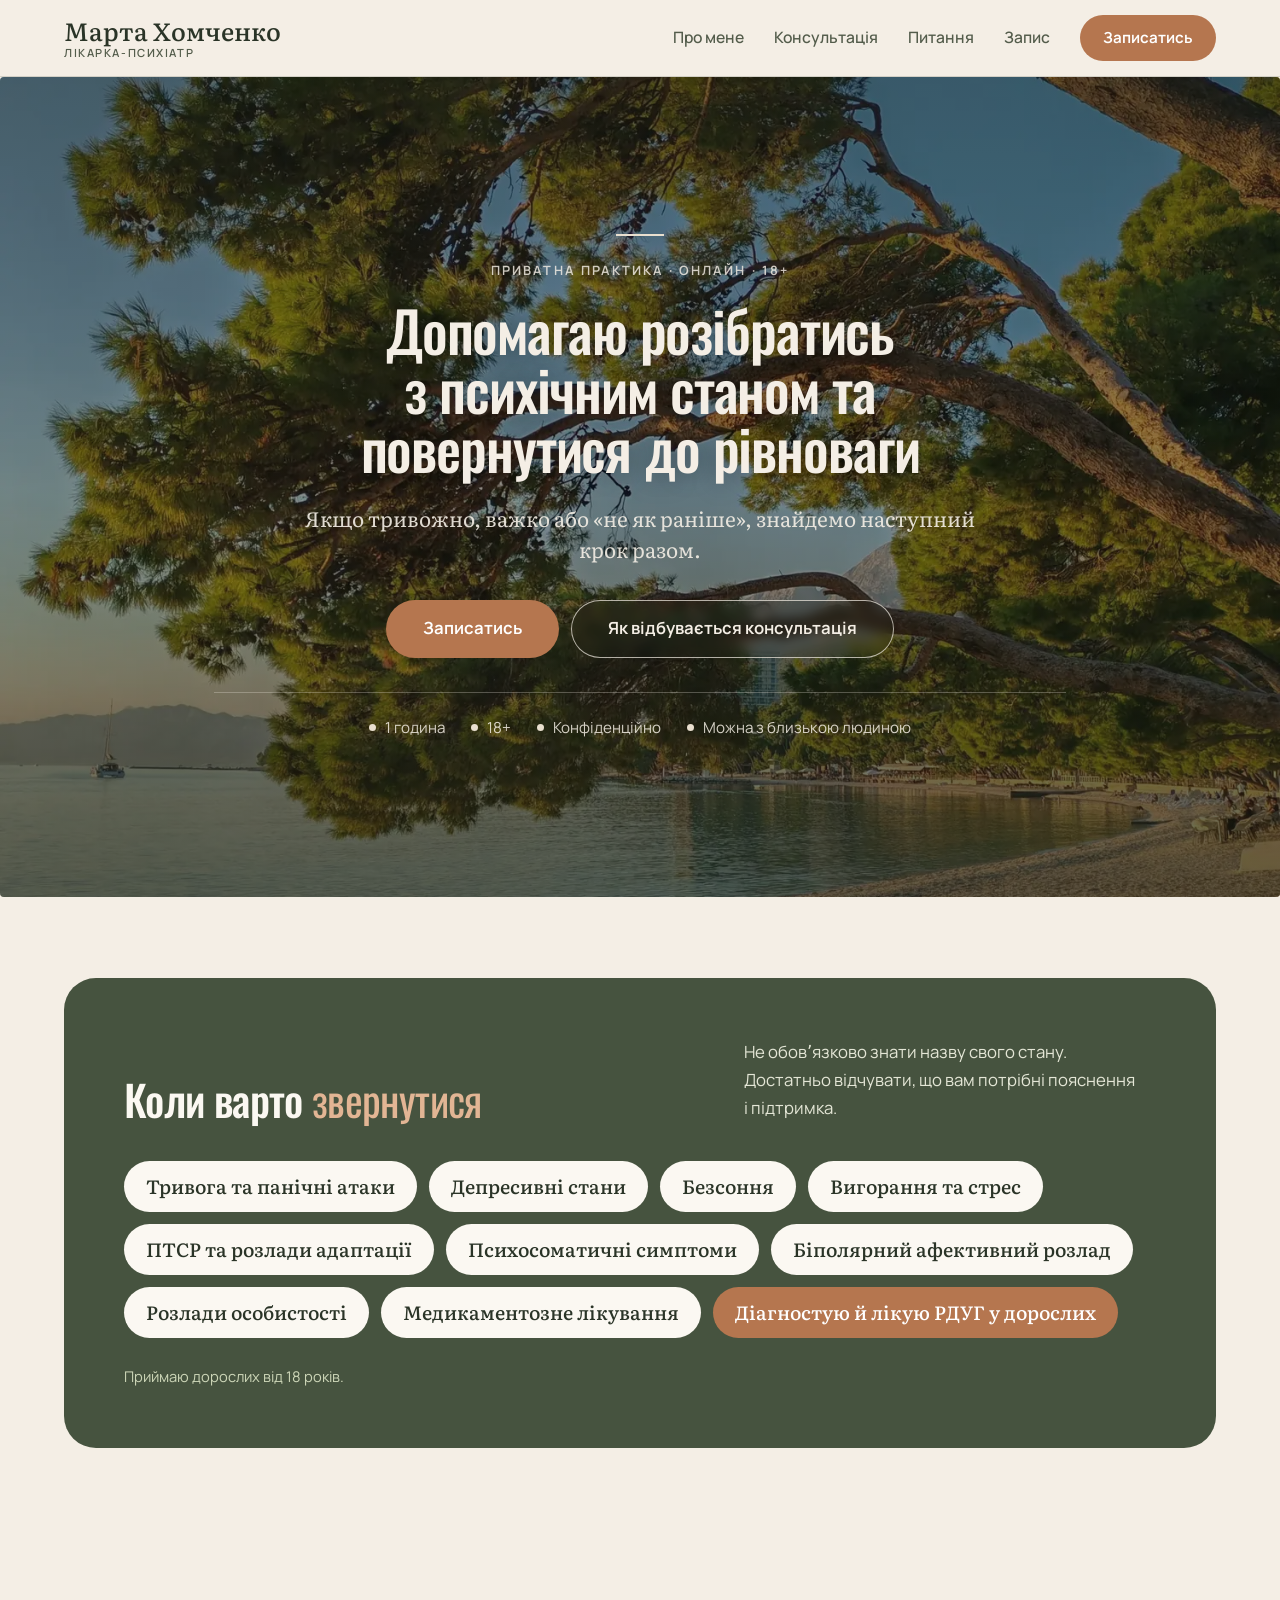
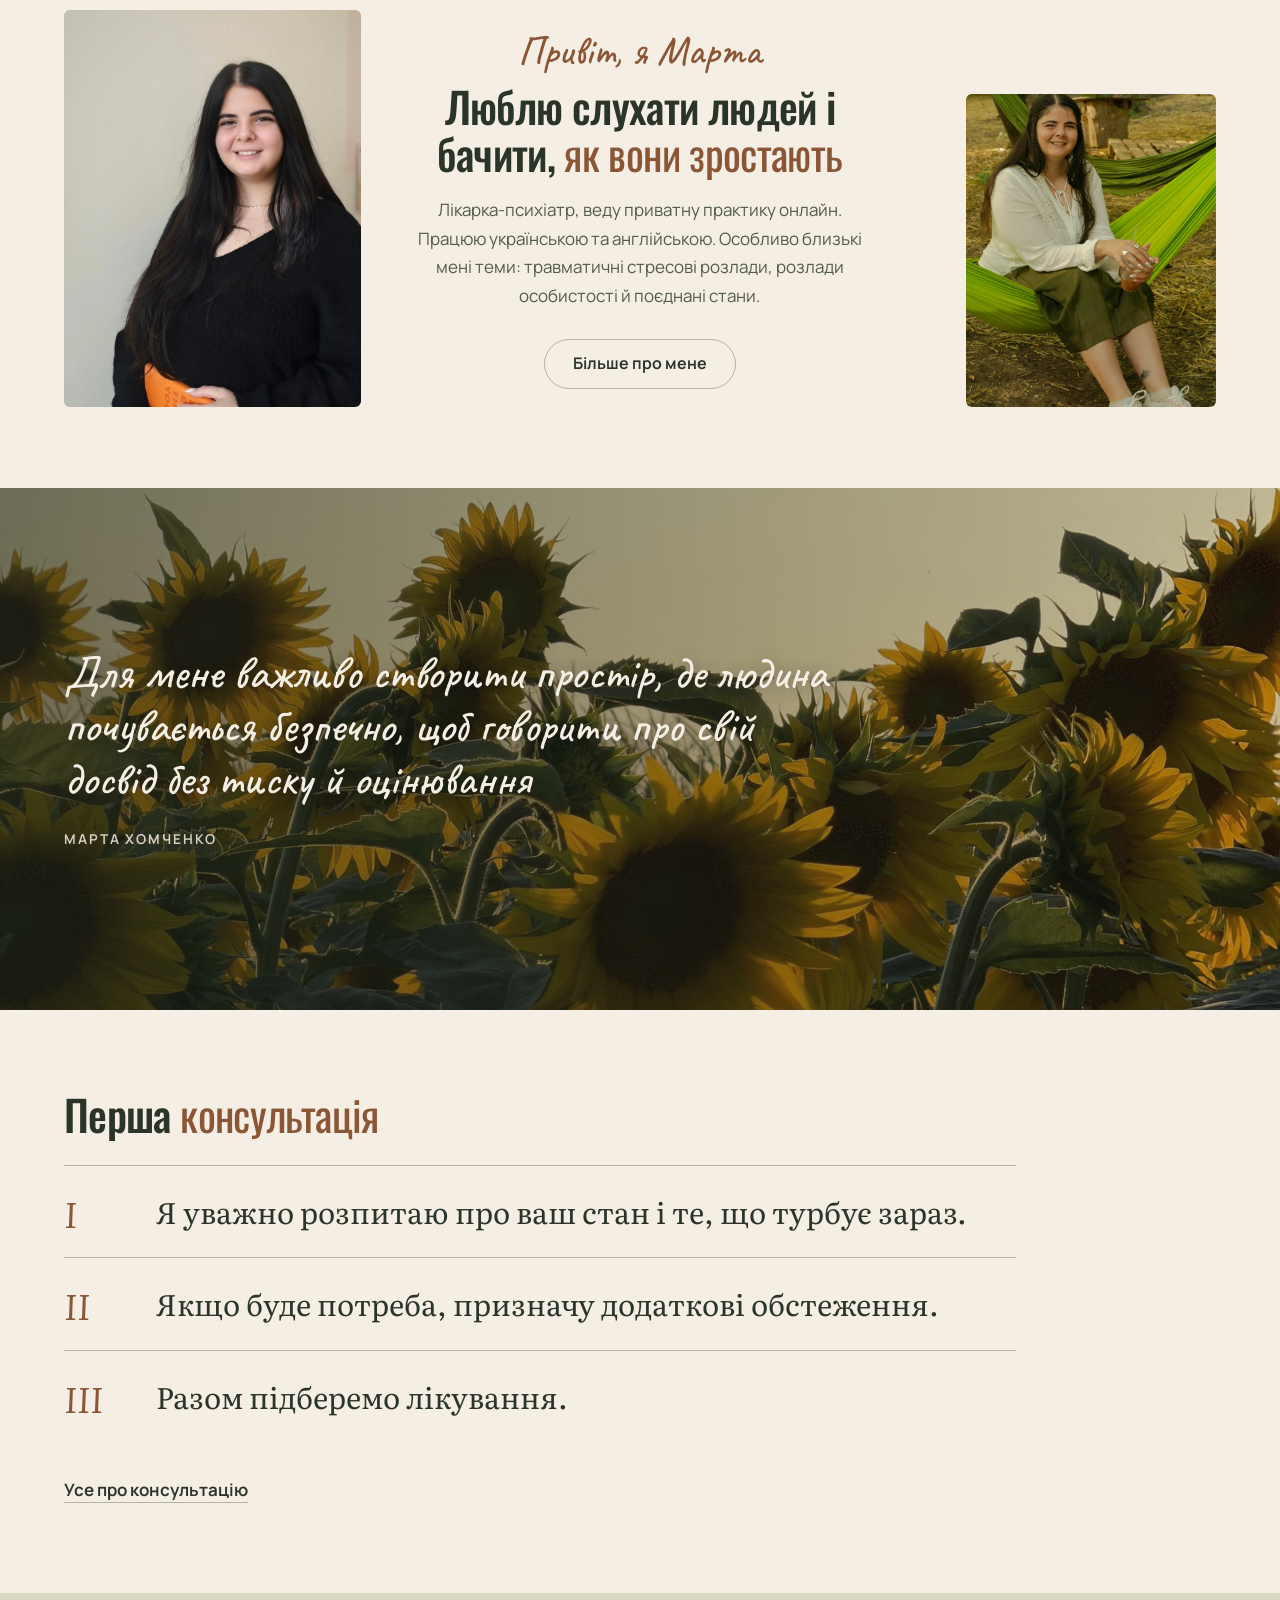
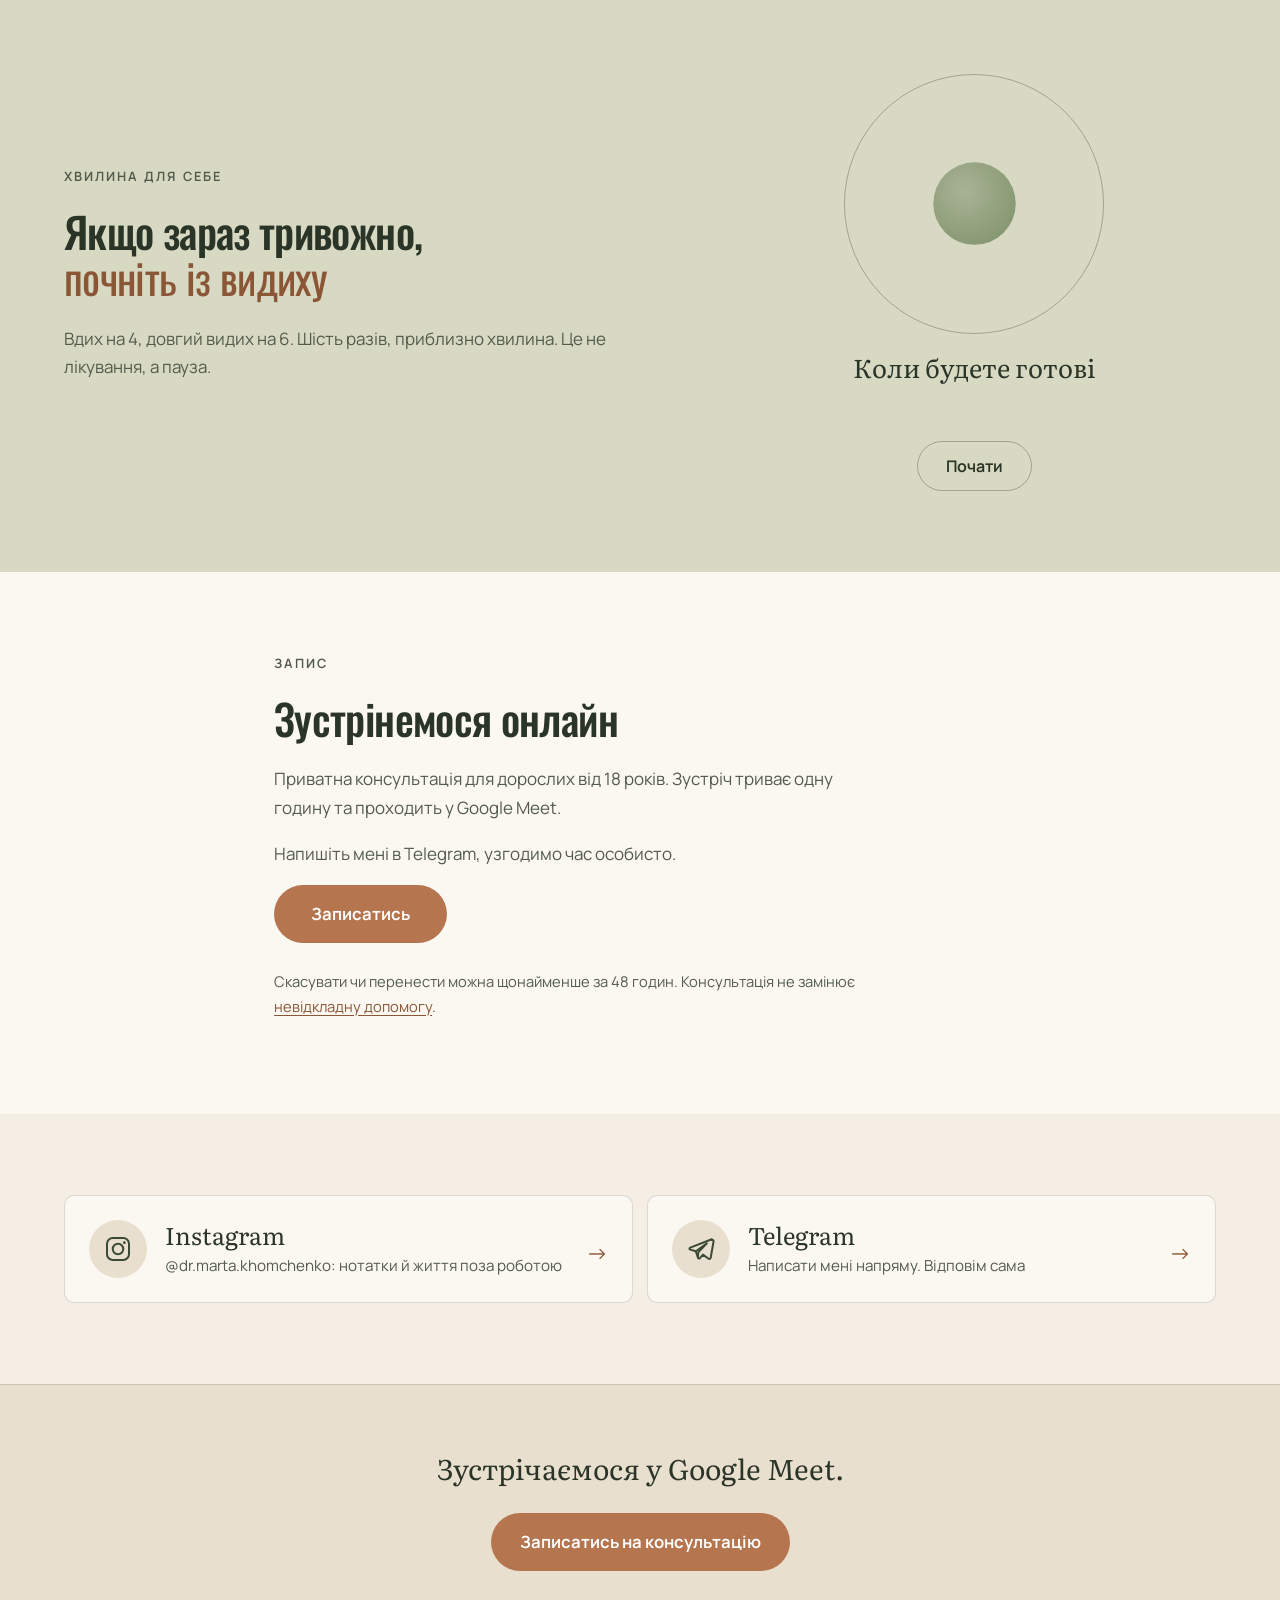
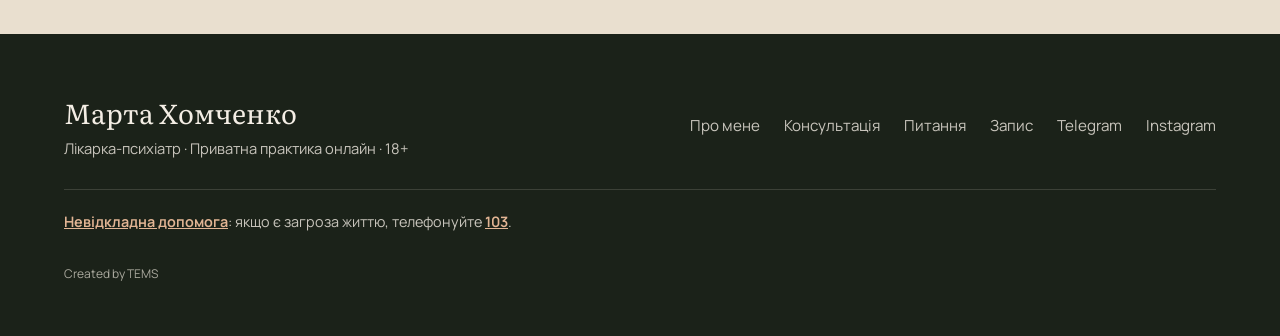
==== commit 5384d1f7: "Марта 18.11: без звуку дихання, «Записатись» у шапці на телефоні" ====
--- a/index.html
+++ b/index.html
@@ -44,7 +44,8 @@
         <a href="pytannya.html">Питання</a>
         <a href="zapys.html">Запис</a>
       </nav>
-      <a href="zapys.html" class="btn btn-primary nav-cta">Записатися</a>
+      <a href="zapys.html" class="btn btn-primary nav-cta">Записатись</a>
+      <a href="zapys.html" class="header-cta" aria-hidden="true" tabindex="-1">Записатись</a>
       <button class="nav-toggle" id="navToggle" aria-label="Відкрити меню" aria-expanded="false" aria-controls="mobileMenu"><span></span><span></span></button>
     </div>
     <nav class="mobile-menu" id="mobileMenu" aria-label="Мобільна навігація" hidden>
@@ -54,7 +55,7 @@
         <a href="pytannya.html">Питання</a>
         <a href="zapys.html">Запис</a>
       <a href="dopomoha.html">Невідкладна допомога</a>
-      <a href="zapys.html" class="btn btn-primary">Записатися на консультацію</a>
+      <a href="zapys.html" class="btn btn-primary">Записатись на консультацію</a>
     </nav>
   </header>
 
@@ -174,7 +175,7 @@
     <section class="sec cta-band cta-a" aria-label="Запис на консультацію">
       <div class="wrap cta-in">
         <p class="cta-copy">Зустрічаємося у Google Meet.</p>
-        <a href="zapys.html" class="btn btn-primary btn-lg">Записатися на консультацію</a>
+        <a href="zapys.html" class="btn btn-primary btn-lg">Записатись на консультацію</a>
       </div>
     </section>
   </main>
@@ -198,7 +199,7 @@
     </div>
   </footer>
 
-  <a href="zapys.html" class="floating-cta">Записатися</a>
+  <a href="zapys.html" class="floating-cta" aria-hidden="true" tabindex="-1">Записатись</a>
   <script src="script.js"></script>
 </body>
 </html>
--- a/styles.css
+++ b/styles.css
@@ -297,7 +297,7 @@
 .footer-help { grid-column: 1 / -1; margin: 10px 0 0; padding-top: 20px; border-top: 1px solid rgba(244, 238, 229, .15); font-size: .9rem; }
 .footer-help a { color: #e2b594; font-weight: 650; }
 
-.floating-cta { display: none; }
+.floating-cta, .header-cta { display: none; }
 
 /* =========================================================
    Адаптивність
@@ -324,9 +324,10 @@
   .steps { grid-template-columns: 1fr; }
   .topics-head { grid-template-columns: 1fr; align-items: start; }
   .soc-grid { grid-template-columns: 1fr; }
-  .floating-cta { display: flex; position: fixed; left: 16px; right: 16px; bottom: 16px; z-index: 30; min-height: 54px; align-items: center; justify-content: center; border-radius: 999px; background: var(--clay); color: #fff; font-weight: 650; text-decoration: none; box-shadow: 0 16px 40px rgba(27, 34, 25, .25);
-    transform: translateY(140%); transition: transform .45s var(--soft); }
-  .floating-cta.is-visible { transform: none; }
+  .floating-cta { display: flex; position: fixed; left: 0; right: 0; width: max-content; max-width: calc(100% - 32px); margin-inline: auto; bottom: calc(16px + env(safe-area-inset-bottom, 0px)); z-index: 30; height: 46px; padding: 0 24px; align-items: center; justify-content: center; border-radius: 999px; background: var(--clay); color: #fff; font-weight: 650; text-decoration: none;
+    opacity: 0; visibility: hidden; pointer-events: none; transition: opacity .18s ease, visibility 0s .18s; }
+  .floating-cta.is-visible { opacity: 1; visibility: visible; pointer-events: auto; transition-delay: 0s; }
+  body.has-floating-cta { padding-bottom: calc(78px + env(safe-area-inset-bottom, 0px)); }
   .page-zapys .floating-cta, .page-dopomoha .floating-cta { display: none; }
 }
 @media (max-width: 600px) {
@@ -334,7 +335,15 @@
   h1, .hero-page h1 { font-size: 2.75rem; }
   .hero .btn-lg, .places .btn-lg { max-width: 100%; padding: 12px 24px; white-space: normal; text-align: center; }
   h2 { font-size: 2.2rem; }
-  .brand { font-size: 1.35rem; }
+  .nav-inner { gap: 6px; padding-inline: 16px; }
+  .brand { font-size: 18px; }
+  .brand-role { font-size: 9px; letter-spacing: .1em; }
+  .nav-toggle { flex: 0 0 44px; }
+  .header-cta { display: inline-flex; flex: 0 0 auto; margin-left: auto; align-items: center; justify-content: center; min-height: 44px; padding: 0 10px; border-radius: 999px; background: var(--clay); color: #fff; font-size: 12px; font-weight: 650; text-decoration: none;
+    opacity: 0; visibility: hidden; pointer-events: none; transition: opacity .18s ease, visibility 0s .18s; }
+  .header-cta.is-visible { opacity: 1; visibility: visible; pointer-events: auto; transition-delay: 0s; }
+  .floating-cta { display: none; }
+  body.has-floating-cta { padding-bottom: 0; }
   .req, .cols, .cb-grid { grid-template-columns: 1fr; }
   .topics li { font-size: 1.02rem; padding: 10px 16px; }
   .topics-shell { border-radius: 22px; }
@@ -472,5 +481,9 @@
 @media (max-width: 600px) {
   .cta-b .cta-in { flex-direction: column; align-items: flex-start; }
   .consultation-hero .hero-cta { display: flex; }
-  .site-footer { padding-bottom: 74px; }
-}
+
+}
+
+@media (prefers-reduced-motion: reduce) {
+  .floating-cta, .header-cta { transition: none; }
+}
